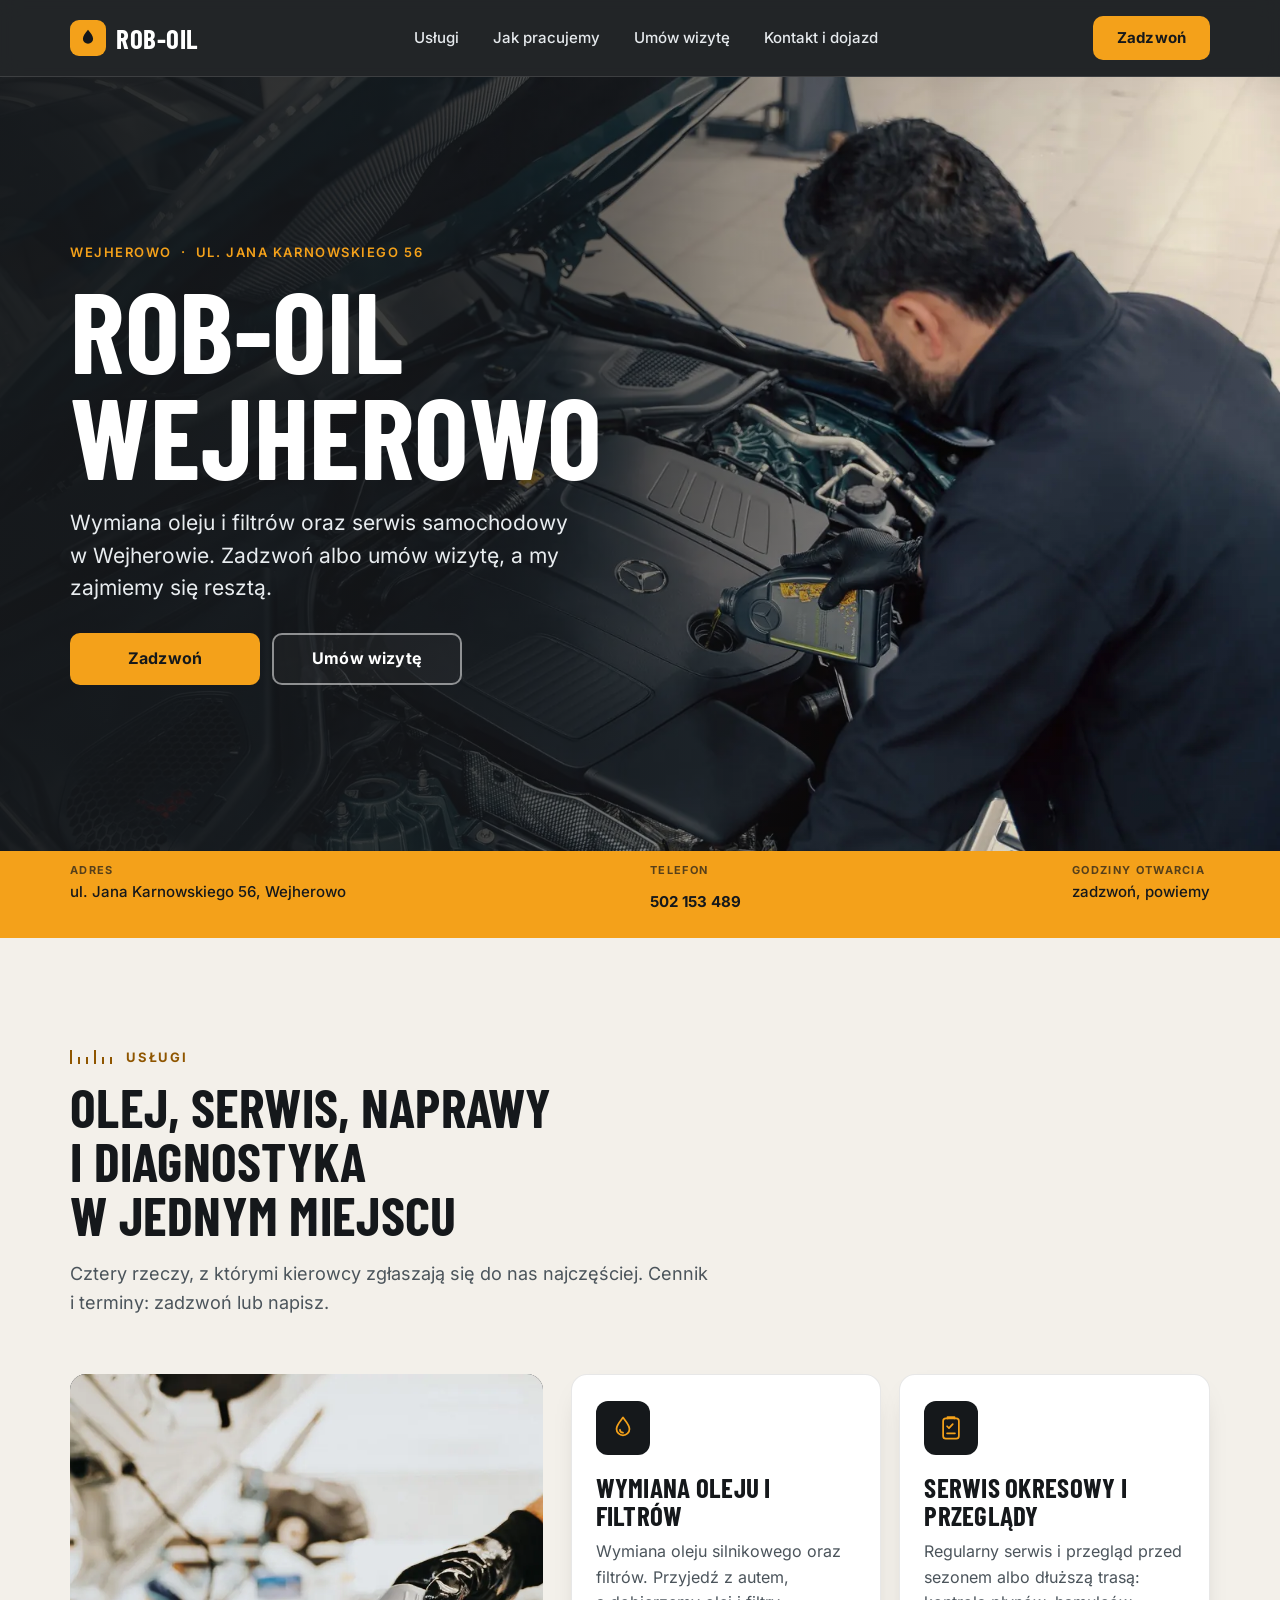
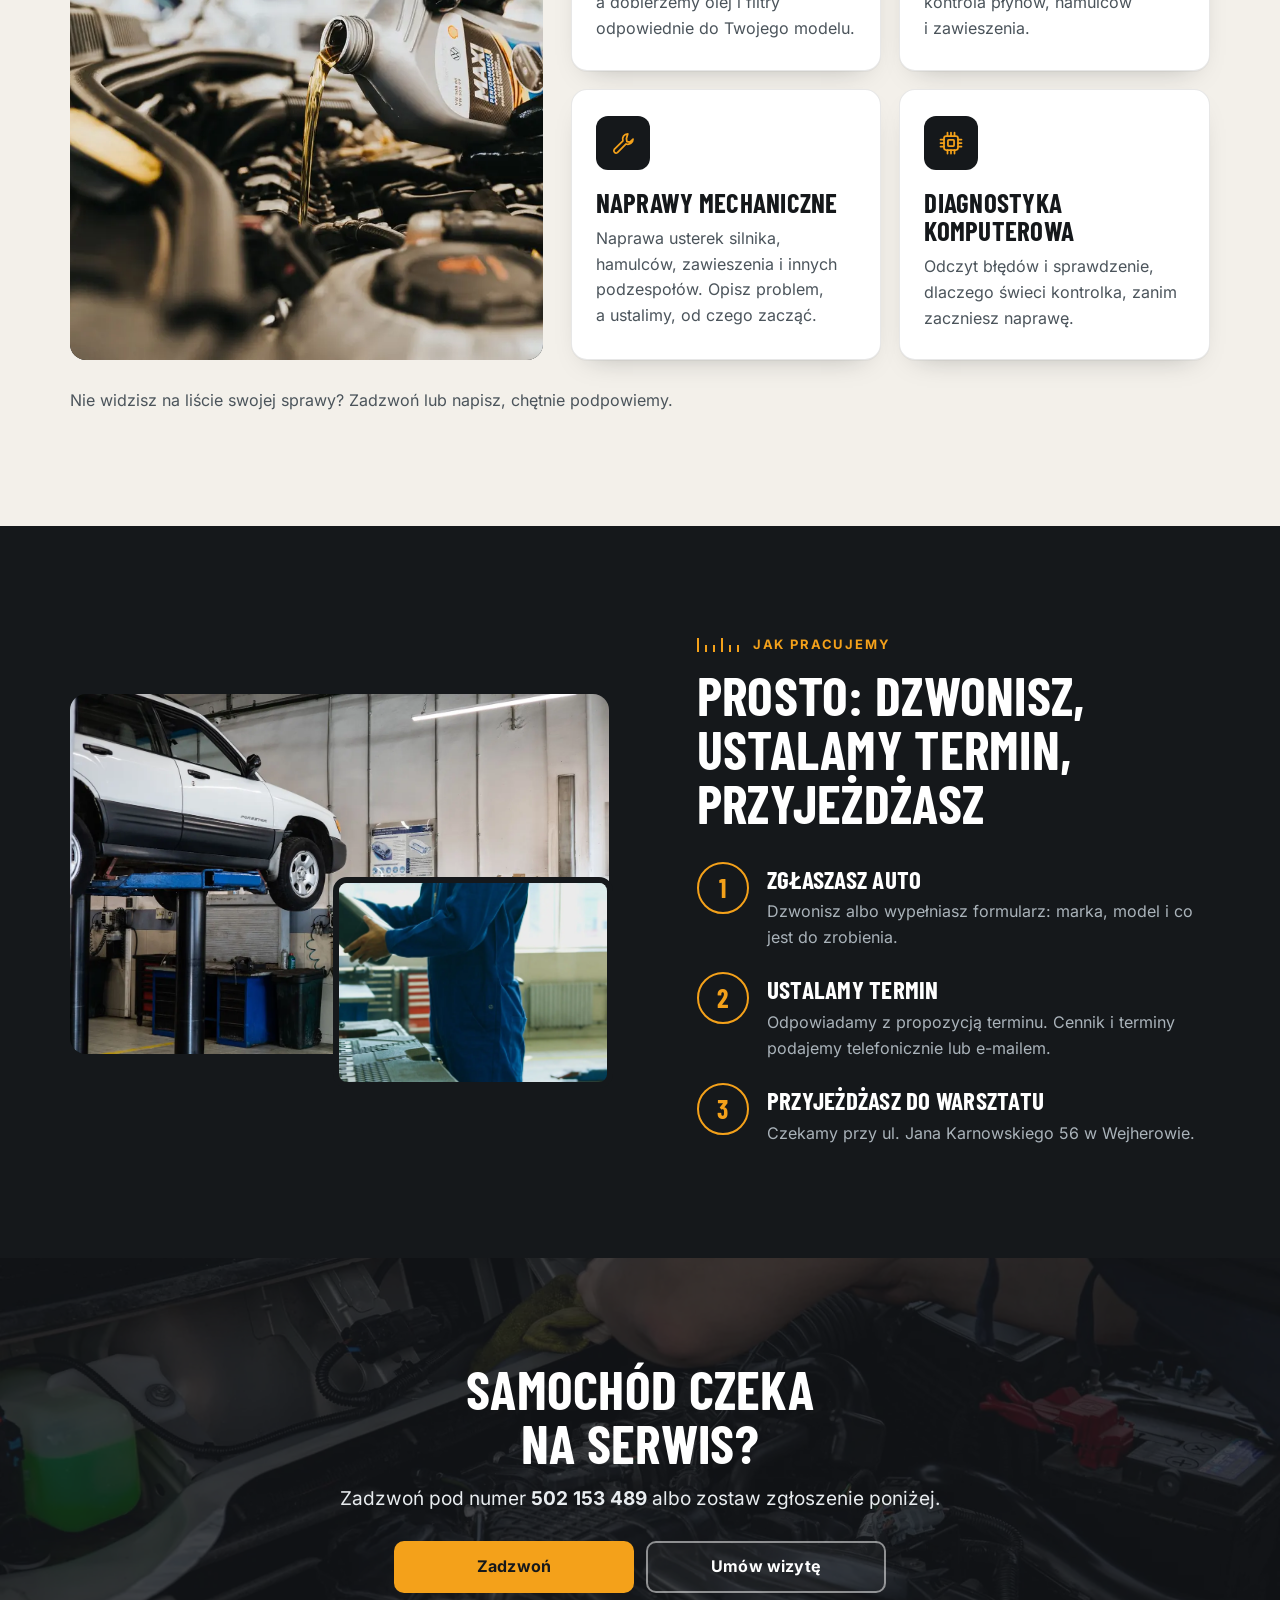
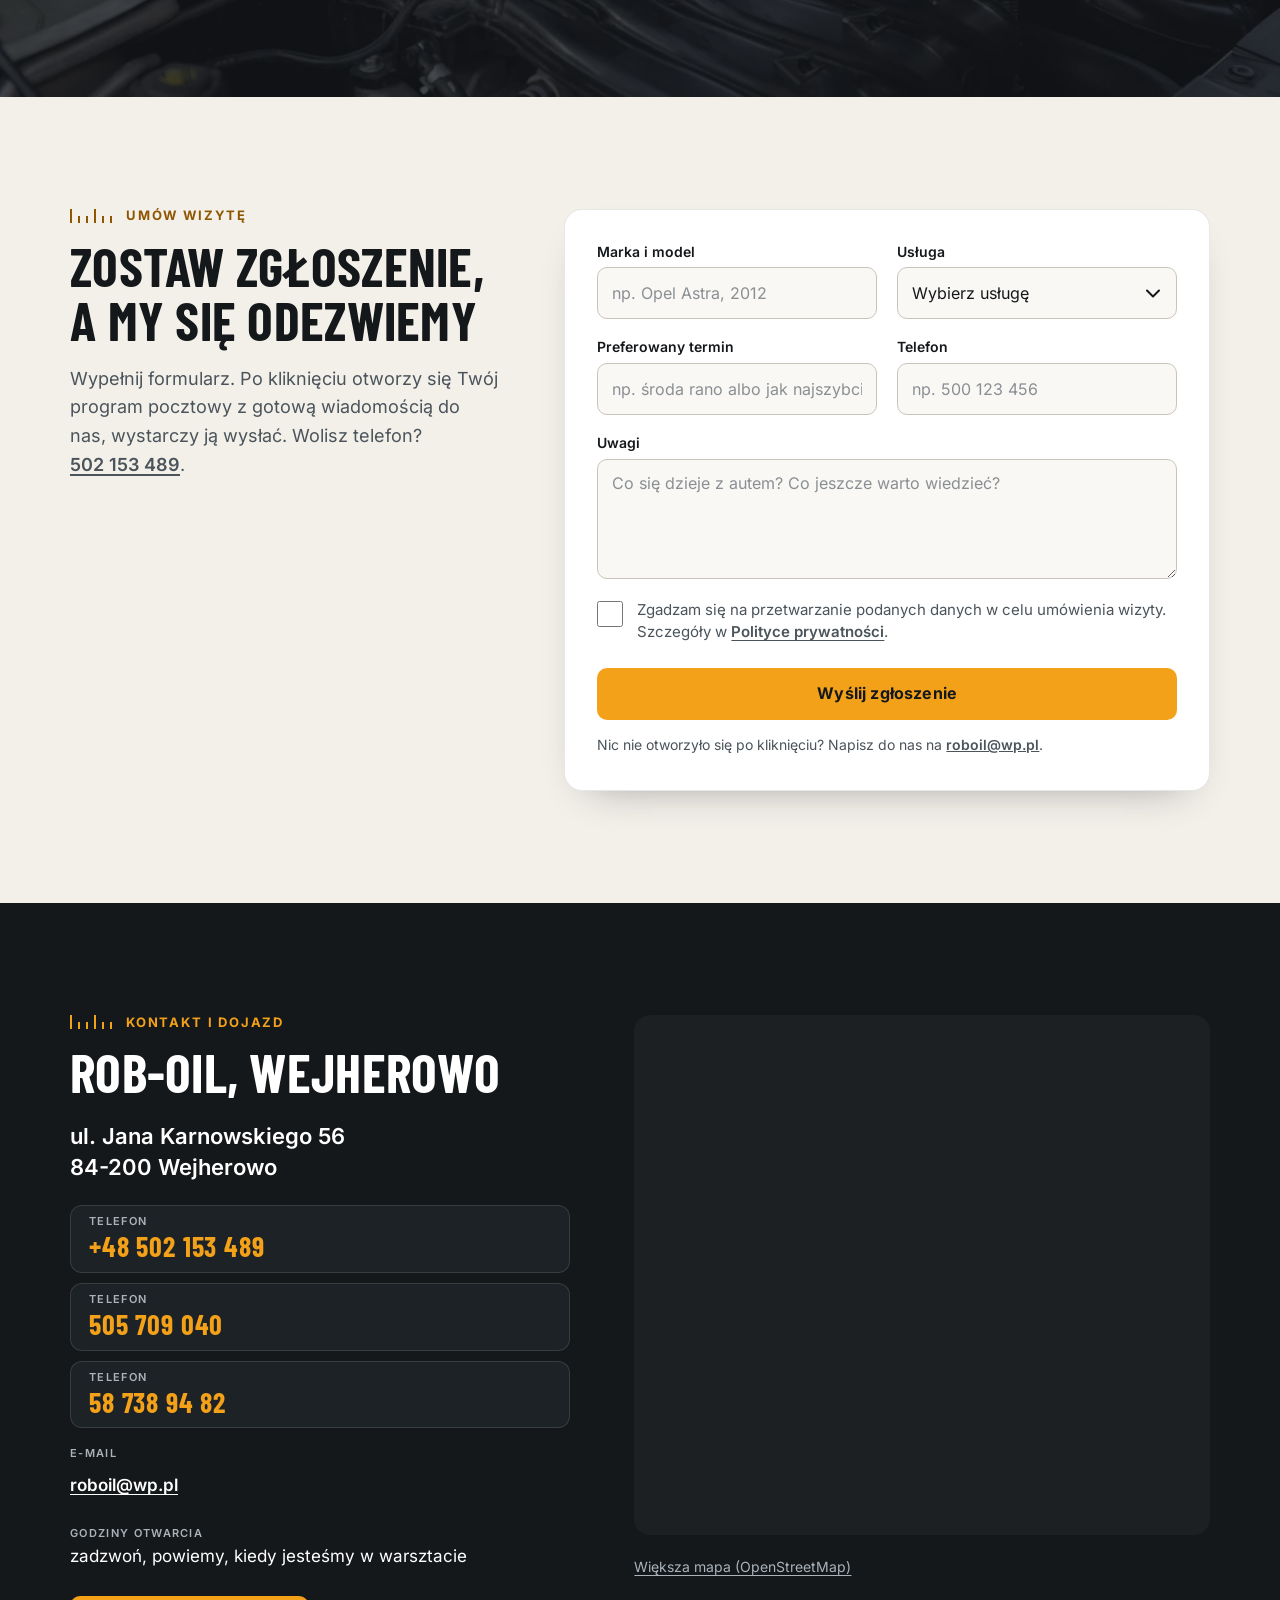
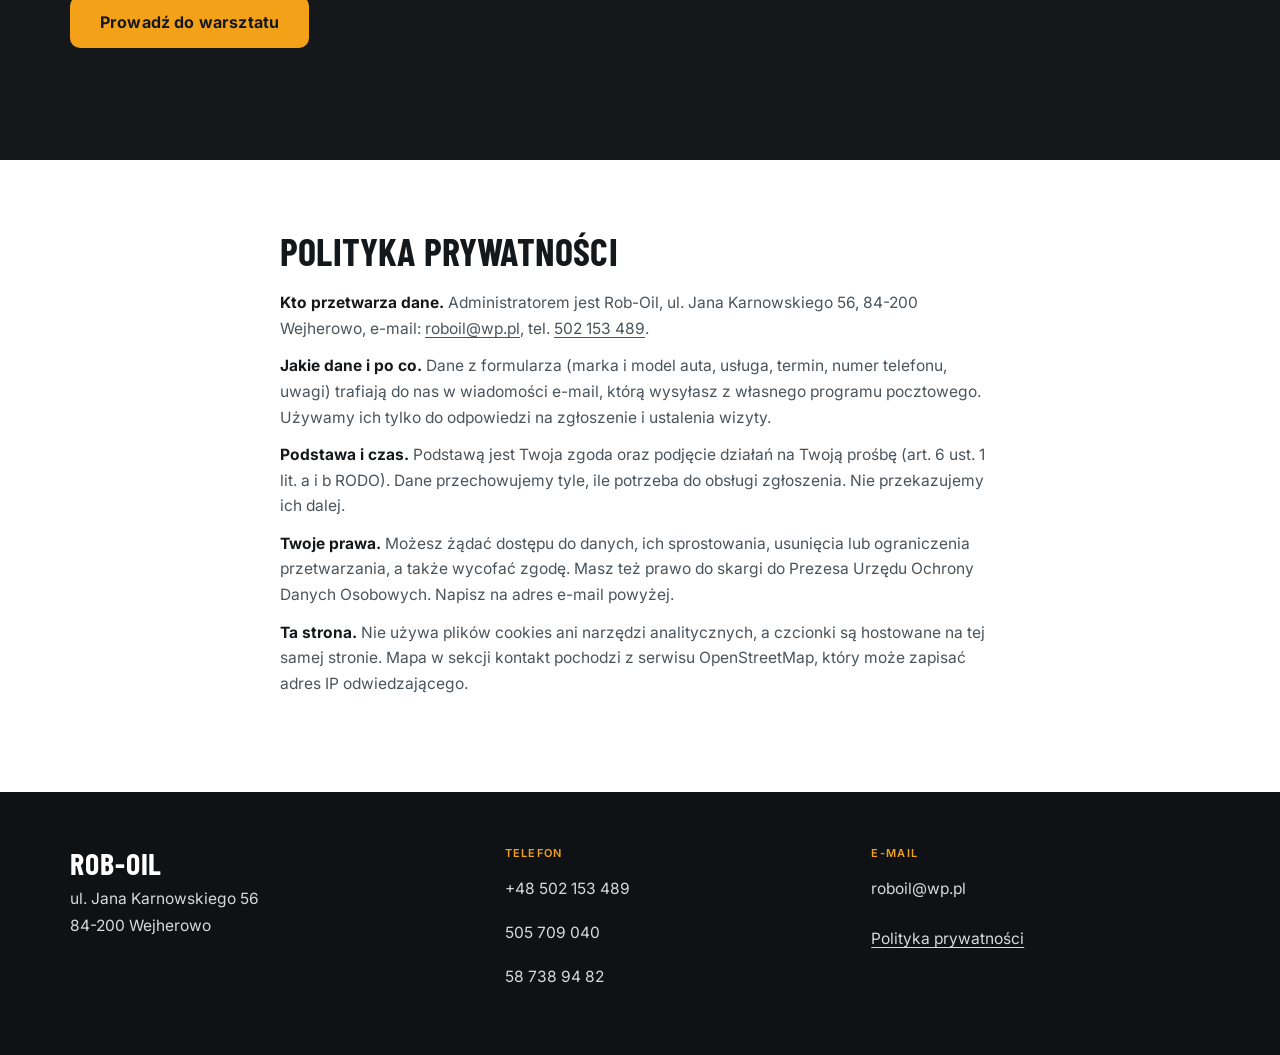
==== index.html @ 9b32a309 "Homepage Rob-Oil Wejherowo Co-Authored-By: Claude Opus 5.5 <noreply@anthropic.com>" ====
<!doctype html>
<html lang="pl">
<head>
<meta charset="utf-8">
<meta name="viewport" content="width=device-width, initial-scale=1">
<title>Rob-Oil Wejherowo: wymiana oleju i serwis samochodowy</title>
<meta name="description" content="Rob-Oil w Wejherowie: wymiana oleju i filtrów, serwis okresowy, naprawy mechaniczne i diagnostyka komputerowa. Mechanik Wejherowo, ul. Jana Karnowskiego 56. Zadzwoń: 502 153 489.">
<meta name="theme-color" content="#15181b">
<link rel="canonical" href="https://roboil.pl/">
<meta property="og:type" content="website">
<meta property="og:locale" content="pl_PL">
<meta property="og:site_name" content="Rob-Oil">
<meta property="og:title" content="Rob-Oil Wejherowo: wymiana oleju i serwis samochodowy">
<meta property="og:description" content="Wymiana oleju i filtrów, serwis okresowy, naprawy mechaniczne i diagnostyka komputerowa w Wejherowie. Zadzwoń lub umów wizytę online.">
<meta property="og:url" content="https://roboil.pl/">
<meta property="og:image" content="https://roboil.pl/img/og.jpg">
<meta property="og:image:width" content="1200">
<meta property="og:image:height" content="630">
<meta name="twitter:card" content="summary_large_image">
<link rel="icon" href="data:image/svg+xml,%3Csvg xmlns='http://www.w3.org/2000/svg' viewBox='0 0 32 32'%3E%3Crect width='32' height='32' rx='7' fill='%2315181b'/%3E%3Cpath d='M16 5c4 5.2 7 8.6 7 12.4A7 7 0 0 1 9 17.4C9 13.6 12 10.2 16 5z' fill='%23f4a11a'/%3E%3C/svg%3E">
<link rel="preload" href="fonts/inter-400-700-latin-ext.woff2" as="font" type="font/woff2" crossorigin>
<link rel="preload" href="fonts/barlow-condensed-700-latin-ext.woff2" as="font" type="font/woff2" crossorigin>
<link rel="stylesheet" href="styles.css">
<script type="application/ld+json">
{
  "@context": "https://schema.org",
  "@type": "AutoRepair",
  "name": "Rob-Oil",
  "url": "https://roboil.pl/",
  "image": "https://roboil.pl/img/og.jpg",
  "description": "Warsztat samochodowy w Wejherowie: wymiana oleju i filtrów, serwis okresowy i przeglądy, naprawy mechaniczne, diagnostyka komputerowa.",
  "email": "roboil@wp.pl",
  "telephone": ["+48502153489", "+48505709040", "+48587389482"],
  "address": {
    "@type": "PostalAddress",
    "streetAddress": "ul. Jana Karnowskiego 56",
    "postalCode": "84-200",
    "addressLocality": "Wejherowo",
    "addressCountry": "PL"
  },
  "geo": {
    "@type": "GeoCoordinates",
    "latitude": 54.6129744,
    "longitude": 18.22025
  },
  "areaServed": {
    "@type": "City",
    "name": "Wejherowo"
  }
}
</script>
</head>
<body>
<a class="skip" href="#tresc">Przejdź do treści</a>

<header class="top" id="gora">
  <div class="wrap top__in">
    <a class="logo" href="#gora" aria-label="Rob-Oil Wejherowo, na początek strony">
      <span class="logo__mark" aria-hidden="true"><svg viewBox="0 0 32 32" width="22" height="22"><path d="M16 4c4.2 5.4 7.4 9 7.4 13a7.4 7.4 0 0 1-14.8 0c0-4 3.2-7.6 7.4-13z" fill="currentColor"/></svg></span>
      <span class="logo__text">Rob-Oil</span>
    </a>
    <nav class="nav" aria-label="Menu główne">
      <a href="#uslugi">Usługi</a>
      <a href="#jak-pracujemy">Jak pracujemy</a>
      <a href="#umow-wizyte">Umów wizytę</a>
      <a href="#kontakt">Kontakt i dojazd</a>
    </nav>
    <a class="btn btn--accent btn--sm top__call" href="tel:+48502153489">Zadzwoń</a>
  </div>
</header>

<main id="tresc">

<section class="hero">
  <img class="hero__img" src="img/hero-serwis.webp" width="1600" height="1067" alt="Mechanik nalewa olej do silnika samochodu osobowego w warsztacie" fetchpriority="high">
  <div class="hero__shade" aria-hidden="true"></div>
  <div class="wrap hero__in">
    <p class="eyebrow">Wejherowo &nbsp;·&nbsp; ul.&nbsp;Jana&nbsp;Karnowskiego&nbsp;56</p>
    <h1>Rob-Oil Wejherowo</h1>
    <p class="hero__lead">Wymiana oleju i filtrów oraz serwis samochodowy w&nbsp;Wejherowie. Zadzwoń albo umów wizytę, a&nbsp;my zajmiemy się resztą.</p>
    <div class="hero__cta">
      <a class="btn btn--accent" href="tel:+48502153489">Zadzwoń</a>
      <a class="btn btn--ghost" href="#umow-wizyte">Umów wizytę</a>
    </div>
  </div>
</section>

<section class="strip" aria-label="Najważniejsze informacje">
  <ul class="wrap strip__in">
    <li><span class="strip__k">Adres</span> ul. Jana Karnowskiego 56, Wejherowo</li>
    <li><span class="strip__k">Telefon</span> <a href="tel:+48502153489">502 153 489</a></li>
    <li><span class="strip__k">Godziny otwarcia</span> zadzwoń, powiemy</li>
  </ul>
</section>

<section class="sec sec--paper" id="uslugi">
  <div class="wrap">
    <p class="kicker"><span class="ruler" aria-hidden="true"></span>Usługi</p>
    <h2>Olej, serwis, naprawy i&nbsp;diagnostyka w&nbsp;jednym miejscu</h2>
    <p class="sec__lead">Cztery rzeczy, z którymi kierowcy zgłaszają się do nas najczęściej. Cennik i&nbsp;terminy: zadzwoń lub napisz.</p>

    <div class="svc">
      <figure class="svc__photo">
        <img src="img/wymiana-oleju.webp" width="1400" height="933" loading="lazy" alt="Zbliżenie: olej silnikowy wlewany do silnika samochodu, w rękawicach roboczych">
      </figure>
      <div class="svc__grid">
        <article class="card">
          <span class="card__ico" aria-hidden="true"><svg viewBox="0 0 32 32" width="28" height="28" fill="none" stroke="currentColor" stroke-width="2" stroke-linecap="round" stroke-linejoin="round"><path d="M16 4c4.2 5.4 7.4 9 7.4 13a7.4 7.4 0 0 1-14.8 0c0-4 3.2-7.6 7.4-13z"/><path d="M12.5 18a3.6 3.6 0 0 0 3.5 3.4"/></svg></span>
          <h3>Wymiana oleju i filtrów</h3>
          <p>Wymiana oleju silnikowego oraz filtrów. Przyjedź z autem, a&nbsp;dobierzemy olej i&nbsp;filtry odpowiednie do Twojego modelu.</p>
        </article>
        <article class="card">
          <span class="card__ico" aria-hidden="true"><svg viewBox="0 0 32 32" width="28" height="28" fill="none" stroke="currentColor" stroke-width="2" stroke-linecap="round" stroke-linejoin="round"><rect x="7" y="5" width="18" height="23" rx="3"/><path d="M12 5V3.5h8V5"/><path d="M11.5 14l2.2 2.2 4.3-4.6"/><path d="M11.5 22h9"/></svg></span>
          <h3>Serwis okresowy i przeglądy</h3>
          <p>Regularny serwis i przegląd przed sezonem albo dłuższą trasą: kontrola płynów, hamulców i&nbsp;zawieszenia.</p>
        </article>
        <article class="card">
          <span class="card__ico" aria-hidden="true"><svg viewBox="0 0 32 32" width="28" height="28" fill="none" stroke="currentColor" stroke-width="2" stroke-linecap="round" stroke-linejoin="round"><path d="M21.5 5.5a6 6 0 0 0-5.6 8L6 23.4a2.6 2.6 0 0 0 3.6 3.6l9.9-9.9a6 6 0 0 0 8-5.6l-3.6 3.6-3.4-.6-.6-3.4z"/></svg></span>
          <h3>Naprawy mechaniczne</h3>
          <p>Naprawa usterek silnika, hamulców, zawieszenia i&nbsp;innych podzespołów. Opisz problem, a&nbsp;ustalimy, od czego zacząć.</p>
        </article>
        <article class="card">
          <span class="card__ico" aria-hidden="true"><svg viewBox="0 0 32 32" width="28" height="28" fill="none" stroke="currentColor" stroke-width="2" stroke-linecap="round" stroke-linejoin="round"><rect x="8" y="8" width="16" height="16" rx="2.5"/><rect x="12.5" y="12.5" width="7" height="7" rx="1"/><path d="M12 4v4M16 4v4M20 4v4M12 24v4M16 24v4M20 24v4M4 12h4M4 16h4M4 20h4M24 12h4M24 16h4M24 20h4"/></svg></span>
          <h3>Diagnostyka komputerowa</h3>
          <p>Odczyt błędów i&nbsp;sprawdzenie, dlaczego świeci kontrolka, zanim zaczniesz naprawę.</p>
        </article>
      </div>
    </div>
    <p class="note">Nie widzisz na liście swojej sprawy? Zadzwoń lub napisz, chętnie podpowiemy.</p>
  </div>
</section>

<section class="sec sec--dark" id="jak-pracujemy">
  <div class="wrap how">
    <div class="duo">
      <img class="duo__big" src="img/warsztat-podnosnik.webp" width="1400" height="933" loading="lazy" alt="Wnętrze warsztatu: samochód osobowy na podnośniku, wózki z narzędziami przy ścianie">
      <img class="duo__small" src="img/mechanik-olej.webp" width="1200" height="820" loading="lazy" alt="Mechanik w niebieskim kombinezonie z pojemnikiem oleju w warsztacie">
    </div>
    <div class="how__txt">
      <p class="kicker"><span class="ruler" aria-hidden="true"></span>Jak pracujemy</p>
      <h2>Prosto: dzwonisz, ustalamy termin, przyjeżdżasz</h2>
      <ol class="steps">
        <li><span class="steps__n" aria-hidden="true">1</span><div><h3>Zgłaszasz auto</h3><p>Dzwonisz albo wypełniasz formularz: marka, model i&nbsp;co jest do zrobienia.</p></div></li>
        <li><span class="steps__n" aria-hidden="true">2</span><div><h3>Ustalamy termin</h3><p>Odpowiadamy z propozycją terminu. Cennik i&nbsp;terminy podajemy telefonicznie lub e-mailem.</p></div></li>
        <li><span class="steps__n" aria-hidden="true">3</span><div><h3>Przyjeżdżasz do warsztatu</h3><p>Czekamy przy ul. Jana Karnowskiego 56 w&nbsp;Wejherowie.</p></div></li>
      </ol>
    </div>
  </div>
</section>

<section class="band">
  <img class="band__img" src="img/naprawy-silnik.webp" width="1600" height="1067" loading="lazy" alt="" aria-hidden="true">
  <div class="band__shade" aria-hidden="true"></div>
  <div class="wrap band__in">
    <h2>Samochód czeka na serwis?</h2>
    <p>Zadzwoń pod numer <strong>502&nbsp;153&nbsp;489</strong> albo zostaw zgłoszenie poniżej.</p>
    <div class="band__cta">
      <a class="btn btn--accent" href="tel:+48502153489">Zadzwoń</a>
      <a class="btn btn--ghost" href="#umow-wizyte">Umów wizytę</a>
    </div>
  </div>
</section>

<section class="sec sec--paper" id="umow-wizyte">
  <div class="wrap book">
    <div class="book__intro">
      <p class="kicker"><span class="ruler" aria-hidden="true"></span>Umów wizytę</p>
      <h2>Zostaw zgłoszenie, a&nbsp;my się odezwiemy</h2>
      <p class="sec__lead">Wypełnij formularz. Po kliknięciu otworzy się Twój program pocztowy z&nbsp;gotową wiadomością do nas, wystarczy ją wysłać. Wolisz telefon? <a href="tel:+48502153489">502&nbsp;153&nbsp;489</a>.</p>
    </div>
    <form class="form" id="forma" action="mailto:roboil@wp.pl" method="post" enctype="text/plain" novalidate>
      <div class="field">
        <label for="f-auto">Marka i model</label>
        <input id="f-auto" name="auto" type="text" required autocomplete="off" placeholder="np. Opel Astra, 2012" maxlength="80">
      </div>
      <div class="field">
        <label for="f-usluga">Usługa</label>
        <select id="f-usluga" name="usluga" required>
          <option value="">Wybierz usługę</option>
          <option>Wymiana oleju i filtrów</option>
          <option>Serwis okresowy i przeglądy</option>
          <option>Naprawy mechaniczne</option>
          <option>Diagnostyka komputerowa</option>
          <option>Inna sprawa</option>
        </select>
      </div>
      <div class="field">
        <label for="f-termin">Preferowany termin</label>
        <input id="f-termin" name="termin" type="text" autocomplete="off" placeholder="np. środa rano albo jak najszybciej" maxlength="80">
      </div>
      <div class="field">
        <label for="f-tel">Telefon</label>
        <input id="f-tel" name="telefon" type="tel" required autocomplete="tel" inputmode="tel" placeholder="np. 500 123 456" maxlength="30">
      </div>
      <div class="field field--full">
        <label for="f-uwagi">Uwagi</label>
        <textarea id="f-uwagi" name="uwagi" rows="4" placeholder="Co się dzieje z autem? Co jeszcze warto wiedzieć?" maxlength="1000"></textarea>
      </div>
      <div class="field field--full">
        <label class="check" for="f-zgoda">
          <input id="f-zgoda" name="zgoda" type="checkbox" required>
          <span>Zgadzam się na przetwarzanie podanych danych w celu umówienia wizyty. Szczegóły w&nbsp;<a href="#polityka-prywatnosci">Polityce prywatności</a>.</span>
        </label>
      </div>
      <div class="field field--full form__foot">
        <button class="btn btn--accent btn--block" type="submit">Wyślij zgłoszenie</button>
        <p class="form__hint" id="forma-info" role="status">Nic nie otworzyło się po kliknięciu? Napisz do nas na <a href="mailto:roboil@wp.pl">roboil@wp.pl</a>.</p>
      </div>
    </form>
  </div>
</section>

<section class="sec sec--dark" id="kontakt">
  <div class="wrap contact">
    <div class="contact__info">
      <p class="kicker"><span class="ruler" aria-hidden="true"></span>Kontakt i dojazd</p>
      <h2>Rob-Oil, Wejherowo</h2>
      <address class="addr">
        ul. Jana Karnowskiego 56<br>
        84-200 Wejherowo
      </address>
      <ul class="phones">
        <li><a href="tel:+48502153489"><span>Telefon</span><strong>+48 502 153 489</strong></a></li>
        <li><a href="tel:+48505709040"><span>Telefon</span><strong>505 709 040</strong></a></li>
        <li><a href="tel:+48587389482"><span>Telefon</span><strong>58 738 94 82</strong></a></li>
      </ul>
      <p class="mail"><span>E-mail</span> <a href="mailto:roboil@wp.pl">roboil@wp.pl</a></p>
      <p class="hours"><span>Godziny otwarcia</span> zadzwoń, powiemy, kiedy jesteśmy w warsztacie</p>
      <a class="btn btn--accent" href="https://www.google.com/maps/dir/?api=1&amp;destination=54.6129744,18.22025" target="_blank" rel="noopener">Prowadź do warsztatu</a>
    </div>
    <div class="contact__map">
      <iframe title="Mapa: Rob-Oil, ul. Jana Karnowskiego 56, Wejherowo" loading="lazy" referrerpolicy="no-referrer"
        src="https://www.openstreetmap.org/export/embed.html?bbox=18.2125%2C54.6085%2C18.2280%2C54.6175&amp;layer=mapnik&amp;marker=54.6129744%2C18.22025"></iframe>
      <a class="map__link" href="https://www.openstreetmap.org/?mlat=54.6129744&amp;mlon=18.22025#map=17/54.6129744/18.22025" target="_blank" rel="noopener">Większa mapa (OpenStreetMap)</a>
    </div>
  </div>
</section>

<section class="sec sec--paper sec--small" id="polityka-prywatnosci">
  <div class="wrap legal">
    <h2>Polityka prywatności</h2>
    <p><strong>Kto przetwarza dane.</strong> Administratorem jest Rob-Oil, ul. Jana Karnowskiego 56, 84-200 Wejherowo, e-mail: <a href="mailto:roboil@wp.pl">roboil@wp.pl</a>, tel. <a href="tel:+48502153489">502 153 489</a>.</p>
    <p><strong>Jakie dane i po co.</strong> Dane z formularza (marka i model auta, usługa, termin, numer telefonu, uwagi) trafiają do nas w wiadomości e-mail, którą wysyłasz z własnego programu pocztowego. Używamy ich tylko do odpowiedzi na zgłoszenie i ustalenia wizyty.</p>
    <p><strong>Podstawa i czas.</strong> Podstawą jest Twoja zgoda oraz podjęcie działań na Twoją prośbę (art. 6 ust. 1 lit. a i b RODO). Dane przechowujemy tyle, ile potrzeba do obsługi zgłoszenia. Nie przekazujemy ich dalej.</p>
    <p><strong>Twoje prawa.</strong> Możesz żądać dostępu do danych, ich sprostowania, usunięcia lub ograniczenia przetwarzania, a także wycofać zgodę. Masz też prawo do skargi do Prezesa Urzędu Ochrony Danych Osobowych. Napisz na adres e-mail powyżej.</p>
    <p><strong>Ta strona.</strong> Nie używa plików cookies ani narzędzi analitycznych, a czcionki są hostowane na tej samej stronie. Mapa w sekcji kontakt pochodzi z serwisu OpenStreetMap, który może zapisać adres IP odwiedzającego.</p>
  </div>
</section>

</main>

<footer class="foot">
  <div class="wrap foot__in">
    <div>
      <p class="foot__name">Rob-Oil</p>
      <p>ul. Jana Karnowskiego 56<br>84-200 Wejherowo</p>
    </div>
    <div>
      <p class="foot__h">Telefon</p>
      <p><a href="tel:+48502153489">+48 502 153 489</a><a href="tel:+48505709040">505 709 040</a><a href="tel:+48587389482">58 738 94 82</a></p>
    </div>
    <div>
      <p class="foot__h">E-mail</p>
      <p><a href="mailto:roboil@wp.pl">roboil@wp.pl</a></p>
      <p class="foot__link"><a href="#polityka-prywatnosci">Polityka prywatności</a></p>
    </div>
  </div>
</footer>

<nav class="dock" aria-label="Szybki kontakt">
  <a class="btn btn--accent" href="tel:+48502153489">Zadzwoń</a>
  <a class="btn btn--dark" href="#umow-wizyte">Umów wizytę</a>
</nav>

<script src="script.js"></script>
</body>
</html>
---- styles.css ----
/* latin-ext */
@font-face {
  font-family: 'Barlow Condensed';
  font-style: normal;
  font-weight: 600;
  font-display: swap;
  src: url(fonts/barlow-condensed-600-latin-ext.woff2) format('woff2');
  unicode-range: U+0100-02BA, U+02BD-02C5, U+02C7-02CC, U+02CE-02D7, U+02DD-02FF, U+0304, U+0308, U+0329, U+1D00-1DBF, U+1E00-1E9F, U+1EF2-1EFF, U+2020, U+20A0-20AB, U+20AD-20C4, U+2113, U+2C60-2C7F, U+A720-A7FF;
}
/* latin */
@font-face {
  font-family: 'Barlow Condensed';
  font-style: normal;
  font-weight: 600;
  font-display: swap;
  src: url(fonts/barlow-condensed-600-latin.woff2) format('woff2');
  unicode-range: U+0000-00FF, U+0131, U+0152-0153, U+02BB-02BC, U+02C6, U+02DA, U+02DC, U+0304, U+0308, U+0329, U+2000-206F, U+20AC, U+2122, U+2191, U+2193, U+2212, U+2215, U+FEFF, U+FFFD;
}
/* latin-ext */
@font-face {
  font-family: 'Barlow Condensed';
  font-style: normal;
  font-weight: 700;
  font-display: swap;
  src: url(fonts/barlow-condensed-700-latin-ext.woff2) format('woff2');
  unicode-range: U+0100-02BA, U+02BD-02C5, U+02C7-02CC, U+02CE-02D7, U+02DD-02FF, U+0304, U+0308, U+0329, U+1D00-1DBF, U+1E00-1E9F, U+1EF2-1EFF, U+2020, U+20A0-20AB, U+20AD-20C4, U+2113, U+2C60-2C7F, U+A720-A7FF;
}
/* latin */
@font-face {
  font-family: 'Barlow Condensed';
  font-style: normal;
  font-weight: 700;
  font-display: swap;
  src: url(fonts/barlow-condensed-700-latin.woff2) format('woff2');
  unicode-range: U+0000-00FF, U+0131, U+0152-0153, U+02BB-02BC, U+02C6, U+02DA, U+02DC, U+0304, U+0308, U+0329, U+2000-206F, U+20AC, U+2122, U+2191, U+2193, U+2212, U+2215, U+FEFF, U+FFFD;
}
/* latin-ext */
@font-face {
  font-family: 'Inter';
  font-style: normal;
  font-weight: 400 700;
  font-display: swap;
  src: url(fonts/inter-400-700-latin-ext.woff2) format('woff2');
  unicode-range: U+0100-02BA, U+02BD-02C5, U+02C7-02CC, U+02CE-02D7, U+02DD-02FF, U+0304, U+0308, U+0329, U+1D00-1DBF, U+1E00-1E9F, U+1EF2-1EFF, U+2020, U+20A0-20AB, U+20AD-20C4, U+2113, U+2C60-2C7F, U+A720-A7FF;
}
/* latin */
@font-face {
  font-family: 'Inter';
  font-style: normal;
  font-weight: 400 700;
  font-display: swap;
  src: url(fonts/inter-400-700-latin.woff2) format('woff2');
  unicode-range: U+0000-00FF, U+0131, U+0152-0153, U+02BB-02BC, U+02C6, U+02DA, U+02DC, U+0304, U+0308, U+0329, U+2000-206F, U+20AC, U+2122, U+2191, U+2193, U+2212, U+2215, U+FEFF, U+FFFD;
}
:root {
  --graphite: #15181b;
  --graphite-2: #1d2226;
  --graphite-3: #272e33;
  --line: rgba(255,255,255,.12);
  --paper: #f3f0ea;
  --paper-2: #fff;
  --ink: #15181b;
  --ink-soft: #4b545b;
  --muted-light: #aab3ba;
  --amber: #f4a11a;
  --amber-hi: #ffb534;
  --amber-ink: #8f5600;
  --font-head: 'Barlow Condensed', 'Arial Narrow', sans-serif;
  --font-body: 'Inter', system-ui, -apple-system, 'Segoe UI', Roboto, sans-serif;
  --gutter: 20px;
}
@media (max-width: 359px) { :root { --gutter: 16px; } }

*, *::before, *::after { box-sizing: border-box; }
html { scroll-behavior: smooth; -webkit-text-size-adjust: 100%; }
body {
  margin: 0; font: 400 17px/1.6 var(--font-body); color: var(--ink); background: var(--paper);
  -webkit-font-smoothing: antialiased; overflow-x: hidden;
}
img { display: block; max-width: 100%; height: auto; }
a { color: inherit; }
h1, h2, h3, p, ul, ol, figure, address { margin: 0; }
ul, ol { padding: 0; list-style: none; }
address { font-style: normal; }

.wrap { width: 100%; max-width: 1180px; margin-inline: auto; padding-inline: var(--gutter); }
.skip { position: absolute; left: -999px; top: 8px; z-index: 100; background: var(--amber); color: var(--graphite); padding: 12px 16px; border-radius: 8px; font-weight: 700; }
.skip:focus { left: 8px; }
:focus-visible { outline: 3px solid var(--amber); outline-offset: 3px; }
section[id], footer[id] { scroll-margin-top: 72px; }

/* buttons */
.btn {
  display: inline-flex; align-items: center; justify-content: center; text-align: center;
  min-height: 52px; padding: 0 28px; border-radius: 10px; border: 2px solid transparent;
  font: 700 16px/1.1 var(--font-body); letter-spacing: .01em; text-decoration: none; cursor: pointer;
  transition: transform .15s ease, background-color .15s ease, color .15s ease, border-color .15s ease;
}
.btn--accent { background: var(--amber); color: var(--graphite); }
.btn--accent:hover { background: var(--amber-hi); transform: translateY(-1px); }
.btn--ghost { color: #fff; border-color: rgba(255,255,255,.5); background: rgba(255,255,255,.04); }
.btn--ghost:hover { background: #fff; color: var(--graphite); border-color: #fff; }
.btn--dark { background: var(--graphite); color: #fff; }
.btn--sm { min-height: 44px; padding: 0 22px; font-size: 15px; }
.btn--block { width: 100%; }

/* header */
.top { position: sticky; top: 0; z-index: 50; background: rgba(21,24,27,.94); -webkit-backdrop-filter: blur(10px); backdrop-filter: blur(10px); color: #fff; border-bottom: 1px solid var(--line); }
.top__in { display: flex; align-items: center; justify-content: space-between; gap: 16px; min-height: 66px; }
.logo { display: inline-flex; align-items: center; gap: 10px; min-height: 44px; text-decoration: none; }
.logo__mark { display: grid; place-items: center; width: 36px; height: 36px; border-radius: 9px; background: var(--amber); color: var(--graphite); }
.logo__text { font: 700 27px/1 var(--font-head); letter-spacing: .02em; text-transform: uppercase; }
.nav { display: none; }

/* hero */
.hero { position: relative; isolation: isolate; display: flex; align-items: flex-end; min-height: min(84svh, 720px); background: var(--graphite); color: #fff; overflow: hidden; }
.hero__img { position: absolute; inset: 0; width: 100%; height: 100%; object-fit: cover; object-position: 72% 50%; z-index: -2; }
.hero__shade { position: absolute; inset: 0; z-index: -1; background: linear-gradient(180deg, rgba(21,24,27,.35) 0%, rgba(21,24,27,.55) 38%, rgba(21,24,27,.92) 100%); }
.hero__in { padding-block: 72px 44px; }
.eyebrow { font: 600 13px/1.4 var(--font-body); letter-spacing: .12em; text-transform: uppercase; color: var(--amber); margin-bottom: 14px; }
.hero h1 { font: 700 clamp(52px, 15vw, 104px)/.92 var(--font-head); letter-spacing: .005em; text-transform: uppercase; max-width: 12ch; text-wrap: balance; }
.hero__lead { margin-top: 20px; max-width: 34em; font-size: 18px; line-height: 1.55; color: #e8ecef; }
.hero__cta { display: flex; flex-wrap: wrap; gap: 12px; margin-top: 28px; }
.hero__cta .btn { flex: 1 1 160px; }

/* strip */
.strip { background: var(--amber); color: var(--graphite); }
.strip__in { display: grid; gap: 2px; padding-block: 14px; font-size: 15px; font-weight: 500; }
.strip__in li { display: flex; flex-wrap: wrap; gap: 4px 10px; align-items: center; padding: 0; }
.strip__k { font: 700 11px/1 var(--font-body); letter-spacing: .12em; text-transform: uppercase; opacity: .7; min-width: 118px; }
.strip a { font-weight: 700; text-decoration: none; display: inline-flex; align-items: center; min-height: 44px; }

/* sections */
.sec { padding-block: 72px; }
.sec--paper { background: var(--paper); }
.sec--dark { background: var(--graphite); color: #fff; }
.sec--small { padding-block: 56px 72px; background: var(--paper-2); }
.kicker { display: flex; align-items: center; gap: 12px; font: 700 13px/1 var(--font-body); letter-spacing: .14em; text-transform: uppercase; color: var(--amber-ink); margin-bottom: 16px; }
.sec--dark .kicker { color: var(--amber); }
.ruler { display: inline-block; width: 44px; height: 14px; background:
  repeating-linear-gradient(90deg, currentColor 0 2px, transparent 2px 8px) bottom/100% 7px no-repeat,
  repeating-linear-gradient(90deg, currentColor 0 2px, transparent 2px 24px) bottom/100% 14px no-repeat; }
h2 { font: 700 clamp(34px, 8.6vw, 54px)/1 var(--font-head); letter-spacing: .005em; text-transform: uppercase; text-wrap: balance; max-width: 24ch; }
.sec__lead { margin-top: 18px; max-width: 38em; font-size: 18px; color: var(--ink-soft); }
.sec--dark .sec__lead { color: var(--muted-light); }
.sec__lead a { font-weight: 600; text-decoration-thickness: 2px; text-underline-offset: 3px; }

/* services */
.svc { display: grid; gap: 28px; margin-top: 40px; }
.svc__photo { border-radius: 16px; overflow: hidden; background: var(--graphite-2); aspect-ratio: 16/10; }
.svc__photo img { width: 100%; height: 100%; object-fit: cover; object-position: 50% 60%; }
.svc__grid { display: grid; gap: 14px; }
.card { background: var(--paper-2); border: 1px solid rgba(21,24,27,.1); border-radius: 16px; padding: 26px 24px 28px; box-shadow: 0 1px 0 rgba(21,24,27,.04), 0 12px 28px -18px rgba(21,24,27,.35); }
.card__ico { display: grid; place-items: center; width: 54px; height: 54px; border-radius: 12px; background: var(--graphite); color: var(--amber); margin-bottom: 18px; }
.card h3 { font: 700 27px/1.05 var(--font-head); letter-spacing: .01em; text-transform: uppercase; margin-bottom: 10px; }
.card p { color: var(--ink-soft); font-size: 16px; line-height: 1.6; }
.note { margin-top: 28px; font-size: 16px; color: var(--ink-soft); }

/* how */
.how { display: grid; gap: 56px; align-items: center; }
.duo { position: relative; margin-bottom: 36px; }
.duo__big { width: 100%; aspect-ratio: 3/2; object-fit: cover; border-radius: 16px; }
.duo__small { position: absolute; right: -4px; bottom: -34px; width: 52%; aspect-ratio: 4/3; object-fit: cover; border-radius: 14px; border: 6px solid var(--graphite); }
.how__txt h2 { max-width: 20ch; }
.steps { margin-top: 32px; display: grid; gap: 22px; }
.steps li { display: grid; grid-template-columns: 52px 1fr; gap: 18px; align-items: start; }
.steps__n { display: grid; place-items: center; width: 52px; height: 52px; border-radius: 50%; border: 2px solid var(--amber); color: var(--amber); font: 700 26px/1 var(--font-head); }
.steps h3 { font: 700 25px/1.1 var(--font-head); letter-spacing: .01em; text-transform: uppercase; margin: 4px 0 6px; }
.steps p { color: var(--muted-light); font-size: 16px; }

/* band */
.band { position: relative; isolation: isolate; background: var(--graphite); color: #fff; overflow: hidden; text-align: center; }
.band__img { position: absolute; inset: 0; width: 100%; height: 100%; object-fit: cover; z-index: -2; }
.band__shade { position: absolute; inset: 0; z-index: -1; background: rgba(21,24,27,.78); }
.band__in { padding-block: 72px; display: grid; justify-items: center; gap: 14px; }
.band h2 { max-width: 16ch; }
.band p { font-size: 19px; color: #e8ecef; }
.band__cta { display: flex; flex-wrap: wrap; justify-content: center; gap: 12px; margin-top: 12px; width: 100%; }
.band__cta .btn { flex: 1 1 160px; max-width: 240px; }

/* form */
.book { display: grid; gap: 36px; }
.form { display: grid; gap: 18px; background: var(--paper-2); border: 1px solid rgba(21,24,27,.1); border-radius: 18px; padding: 26px 22px 28px; box-shadow: 0 18px 40px -26px rgba(21,24,27,.45); }
.field { display: grid; gap: 7px; min-width: 0; }
.field label:not(.check) { font: 600 14px/1.2 var(--font-body); color: var(--ink); }
.field input[type=text], .field input[type=tel], .field select, .field textarea {
  width: 100%; min-height: 52px; padding: 12px 14px; font: 400 16px/1.4 var(--font-body); color: var(--ink);
  background: #faf8f4; border: 1.5px solid #c9c4ba; border-radius: 10px; appearance: none; -webkit-appearance: none;
  transition: border-color .15s ease, box-shadow .15s ease;
}
.field select { background-image: url("data:image/svg+xml,%3Csvg xmlns='http://www.w3.org/2000/svg' width='14' height='9' viewBox='0 0 14 9'%3E%3Cpath d='M1 1.5l6 6 6-6' fill='none' stroke='%2315181b' stroke-width='2' stroke-linecap='round' stroke-linejoin='round'/%3E%3C/svg%3E"); background-repeat: no-repeat; background-position: right 16px center; padding-right: 42px; }
.field textarea { resize: vertical; min-height: 120px; }
.field input:focus, .field select:focus, .field textarea:focus { outline: none; border-color: var(--graphite); box-shadow: 0 0 0 4px rgba(244,161,26,.45); }
.field input::placeholder, .field textarea::placeholder { color: #8a8f94; }
.field input:user-invalid, .field select:user-invalid { border-color: #b3261e; }
.check { display: grid; grid-template-columns: 28px 1fr; gap: 12px; align-items: start; min-height: 44px; font-size: 15px; line-height: 1.5; color: var(--ink-soft); cursor: pointer; }
.check input { width: 26px; height: 26px; margin: 2px 0 0; accent-color: var(--amber-ink); }
.check a { font-weight: 600; text-underline-offset: 3px; }
.form__foot { gap: 14px; margin-top: 4px; }
.form__hint { font-size: 14px; color: var(--ink-soft); }
.form__hint a { font-weight: 600; }

/* contact */
.contact { display: grid; gap: 40px; }
.addr { margin-top: 22px; font-size: 22px; line-height: 1.4; font-weight: 600; }
.phones { margin-top: 22px; display: grid; gap: 10px; }
.phones a { display: flex; flex-direction: column; justify-content: center; min-height: 64px; padding: 10px 18px; border-radius: 12px; border: 1px solid var(--line); background: var(--graphite-2); text-decoration: none; transition: border-color .15s ease, background-color .15s ease; }
.phones a:hover { border-color: var(--amber); background: var(--graphite-3); }
.phones span { font: 600 11px/1 var(--font-body); letter-spacing: .12em; text-transform: uppercase; color: var(--muted-light); margin-bottom: 4px; }
.phones strong { font: 700 28px/1.1 var(--font-head); letter-spacing: .03em; color: var(--amber); }
.mail, .hours { margin-top: 18px; font-size: 17px; display: flex; flex-direction: column; gap: 2px; }
.mail span, .hours span { font: 600 11px/1.4 var(--font-body); letter-spacing: .12em; text-transform: uppercase; color: var(--muted-light); }
.mail a { font-weight: 600; text-underline-offset: 3px; display: inline-flex; align-items: center; min-height: 44px; }
.contact__info .btn { margin-top: 26px; width: 100%; }
.contact__map { display: grid; gap: 10px; align-content: start; }
.contact__map iframe { width: 100%; height: 360px; border: 0; border-radius: 16px; background: var(--graphite-2); filter: grayscale(.25) contrast(1.02); }
.map__link { display: inline-flex; align-items: center; min-height: 44px; font-size: 14px; color: var(--muted-light); text-underline-offset: 3px; }

/* legal */
.legal { max-width: 760px; }
.legal h2 { max-width: none; font-size: clamp(28px, 7vw, 38px); margin-bottom: 20px; }
.legal p { margin-top: 12px; font-size: 15.5px; line-height: 1.65; color: var(--ink-soft); }
.legal strong { color: var(--ink); }
.legal a { text-underline-offset: 3px; }

/* footer */
.foot { background: #0f1214; color: #d5dade; padding-block: 48px 112px; font-size: 15.5px; line-height: 1.7; }
.foot__in { display: grid; gap: 28px; }
.foot__name { font: 700 30px/1 var(--font-head); letter-spacing: .03em; text-transform: uppercase; color: #fff; margin-bottom: 8px; }
.foot__h { font: 600 11px/1 var(--font-body); letter-spacing: .12em; text-transform: uppercase; color: var(--amber); margin-bottom: 8px; }
.foot a { text-decoration: none; display: flex; width: fit-content; align-items: center; min-height: 44px; }
.foot a:hover { color: var(--amber); }
.foot__link { margin-top: 6px; }
.foot__link a { text-decoration: underline; text-underline-offset: 3px; }

/* dock (mobile) */
.dock { position: fixed; left: 0; right: 0; bottom: 0; z-index: 60; display: grid; grid-template-columns: 1fr 1fr; gap: 10px; padding: 10px var(--gutter) calc(10px + env(safe-area-inset-bottom)); background: rgba(21,24,27,.96); border-top: 1px solid var(--line); -webkit-backdrop-filter: blur(10px); backdrop-filter: blur(10px); }
.dock .btn { min-height: 48px; padding: 0 12px; }
.dock .btn--dark { background: transparent; border-color: rgba(255,255,255,.4); }

@media (min-width: 640px) {
  .strip__in { grid-template-columns: repeat(3, auto); justify-content: space-between; gap: 24px; }
  .strip__in li { flex-direction: column; align-items: flex-start; gap: 4px; }
  .svc__grid { grid-template-columns: 1fr 1fr; }
  .form { grid-template-columns: 1fr 1fr; padding: 34px 32px; gap: 20px; }
  .field--full { grid-column: 1 / -1; }
  .hero__cta .btn { flex: 0 0 auto; min-width: 190px; }
  .contact__info .btn { width: auto; }
  .foot__in { grid-template-columns: 1.2fr 1fr 1fr; }
}

@media (min-width: 960px) {
  body { font-size: 18px; }
  .nav { display: flex; gap: 6px; }
  .nav a { display: inline-flex; align-items: center; min-height: 44px; padding: 0 14px; border-radius: 8px; color: #e6eaed; text-decoration: none; font-weight: 500; font-size: 15px; transition: color .15s ease, background-color .15s ease; }
  .nav a:hover { color: var(--amber); background: rgba(255,255,255,.06); }
  .top__in { min-height: 76px; }
  .dock { display: none; }
  .foot { padding-block: 56px; }
  .hero { min-height: min(86vh, 780px); align-items: center; }
  .hero__shade { background: linear-gradient(90deg, rgba(21,24,27,.94) 0%, rgba(21,24,27,.82) 34%, rgba(21,24,27,.2) 70%, rgba(21,24,27,0) 100%); }
  .hero__img { object-position: 60% 40%; }
  .hero__in { padding-block: 96px; }
  .hero h1 { font-size: clamp(88px, 9vw, 124px); max-width: 8ch; }
  .hero__lead { font-size: 21px; max-width: 28em; }
  .sec { padding-block: 112px; }
  .svc { grid-template-columns: .85fr 1.15fr; gap: 28px; align-items: stretch; margin-top: 56px; }
  .svc__photo { aspect-ratio: auto; min-height: 100%; }
  .svc__photo img { object-position: 38% 50%; }
  .svc__grid { gap: 18px; }
  .how { grid-template-columns: 1.05fr 1fr; gap: 88px; }
  .band__in { padding-block: 104px; }
  .book { grid-template-columns: .8fr 1.2fr; gap: 64px; align-items: start; }
  .book__intro { position: sticky; top: 110px; }
  .contact { grid-template-columns: 1fr 1.15fr; gap: 64px; align-items: start; }
  .contact__map iframe { height: 520px; }
  .sec--small { padding-block: 72px 96px; }
}

@media (prefers-reduced-motion: reduce) {
  html { scroll-behavior: auto; }
  .btn { transition: none; }
}
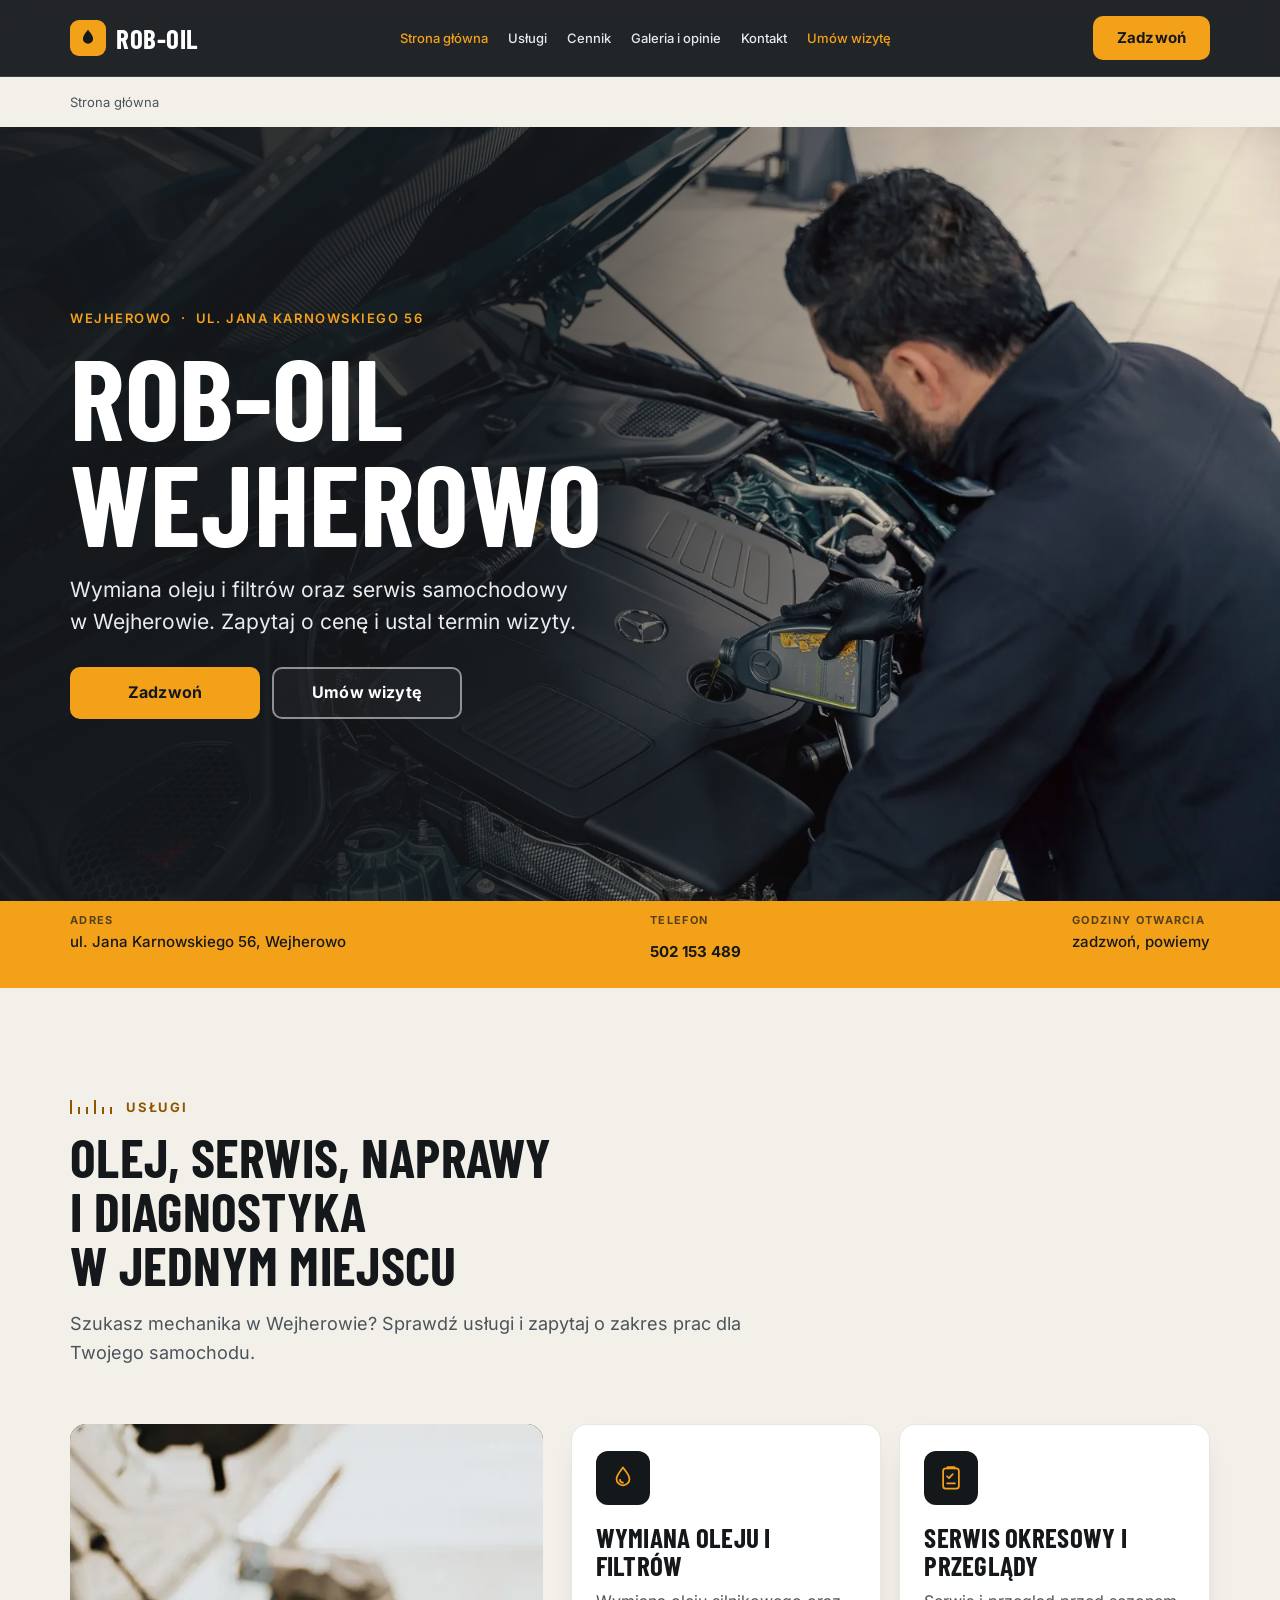
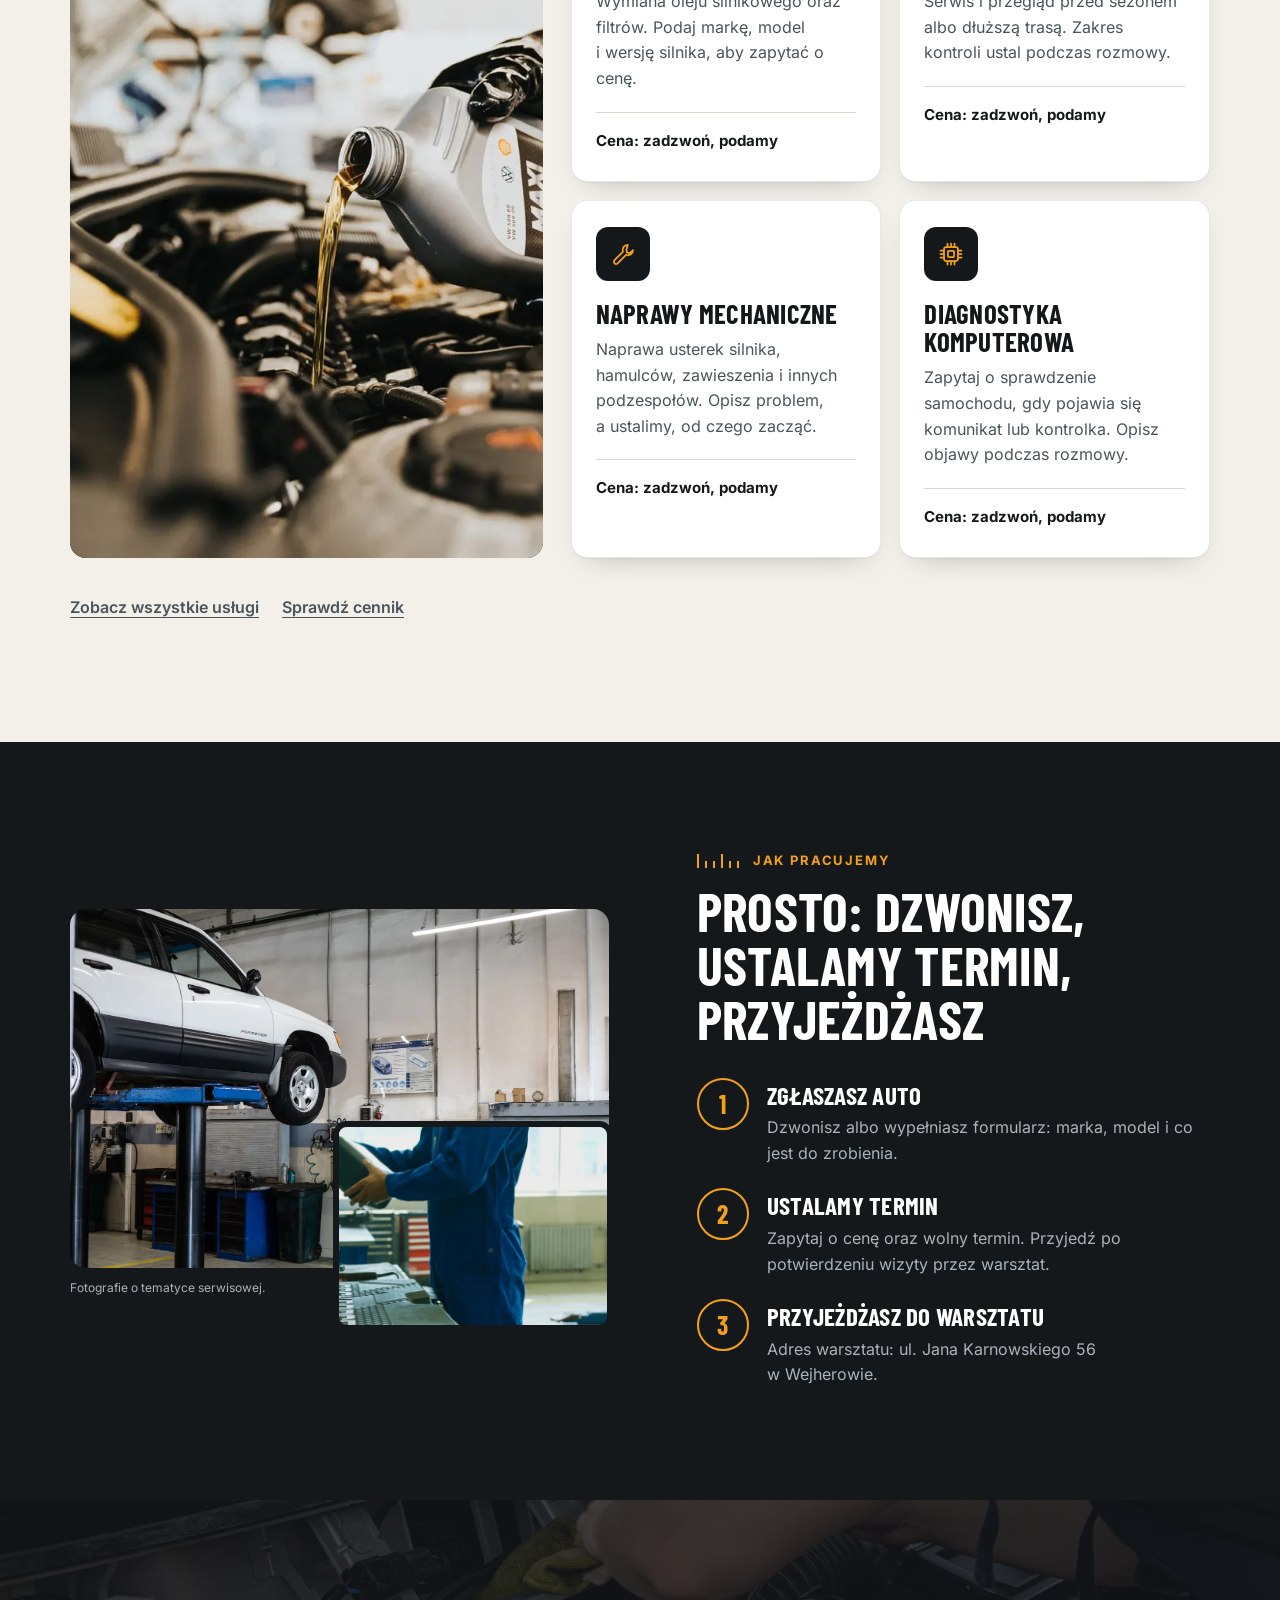
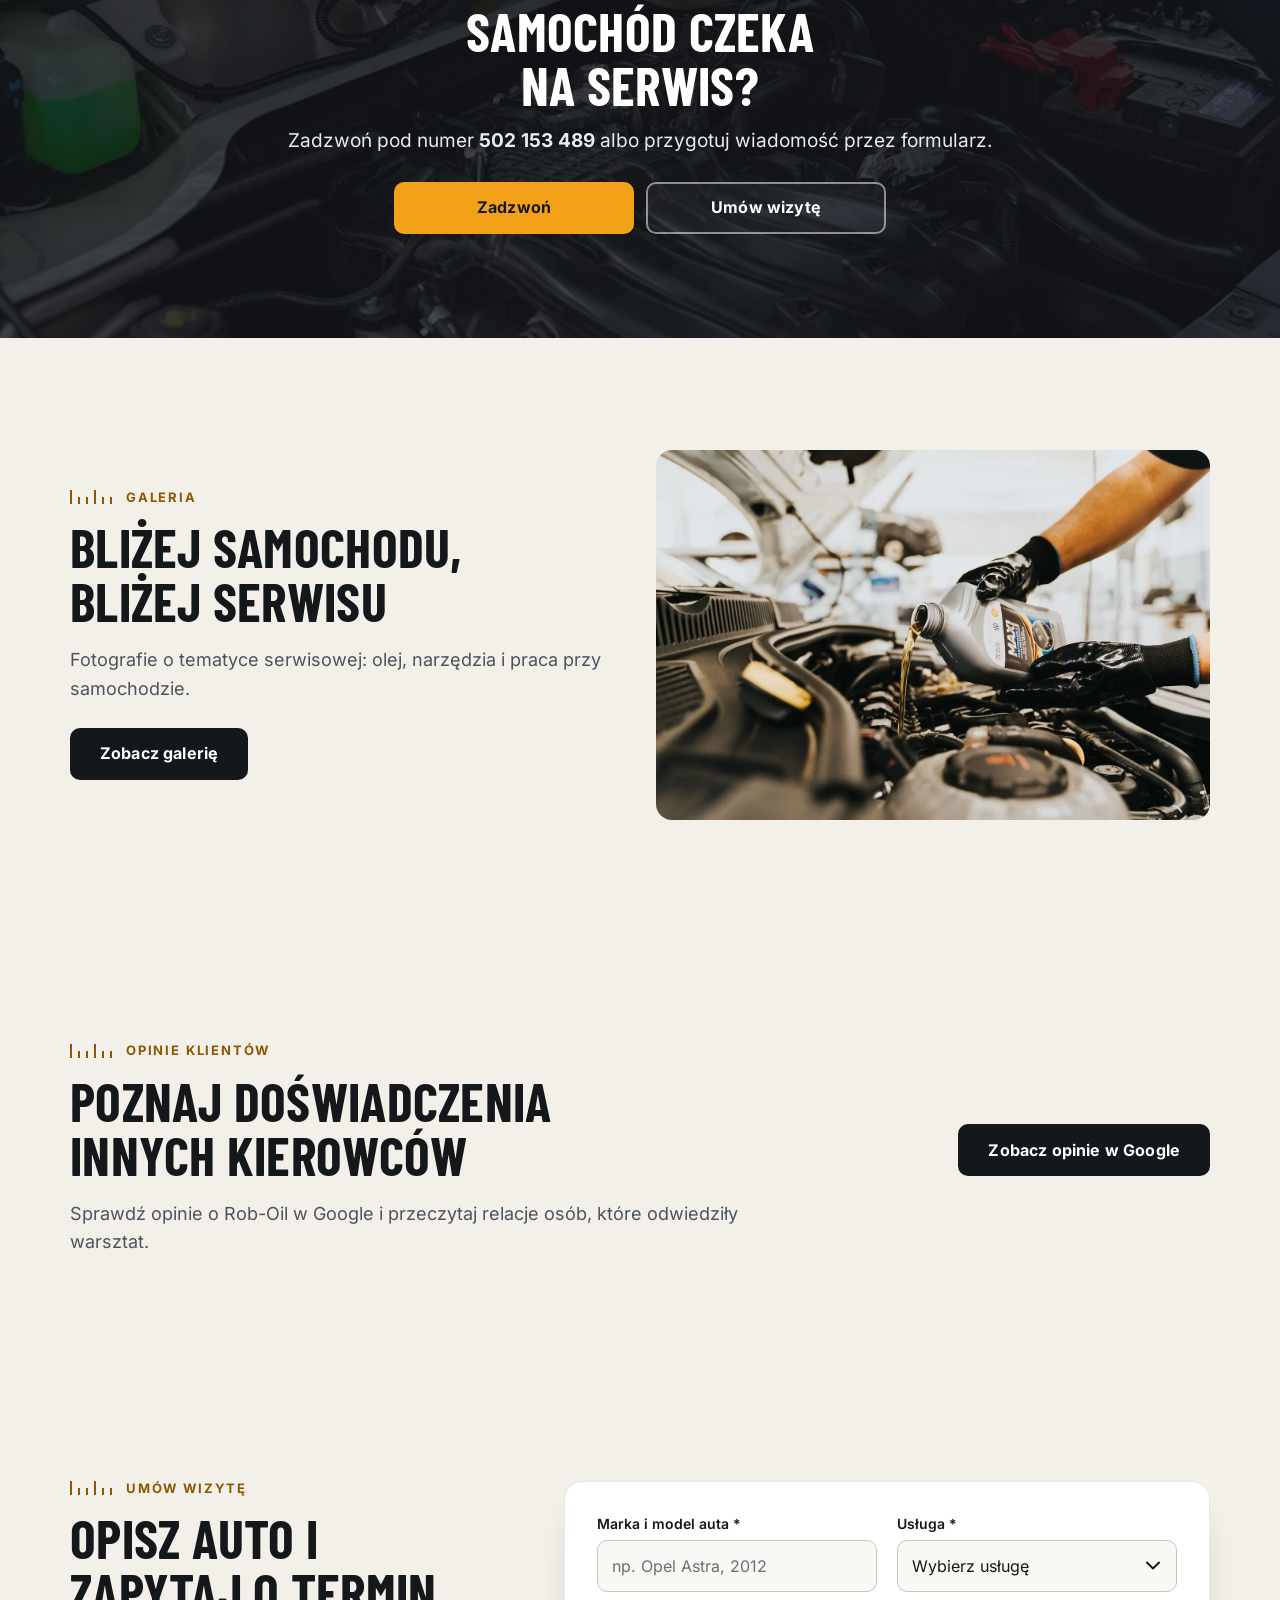
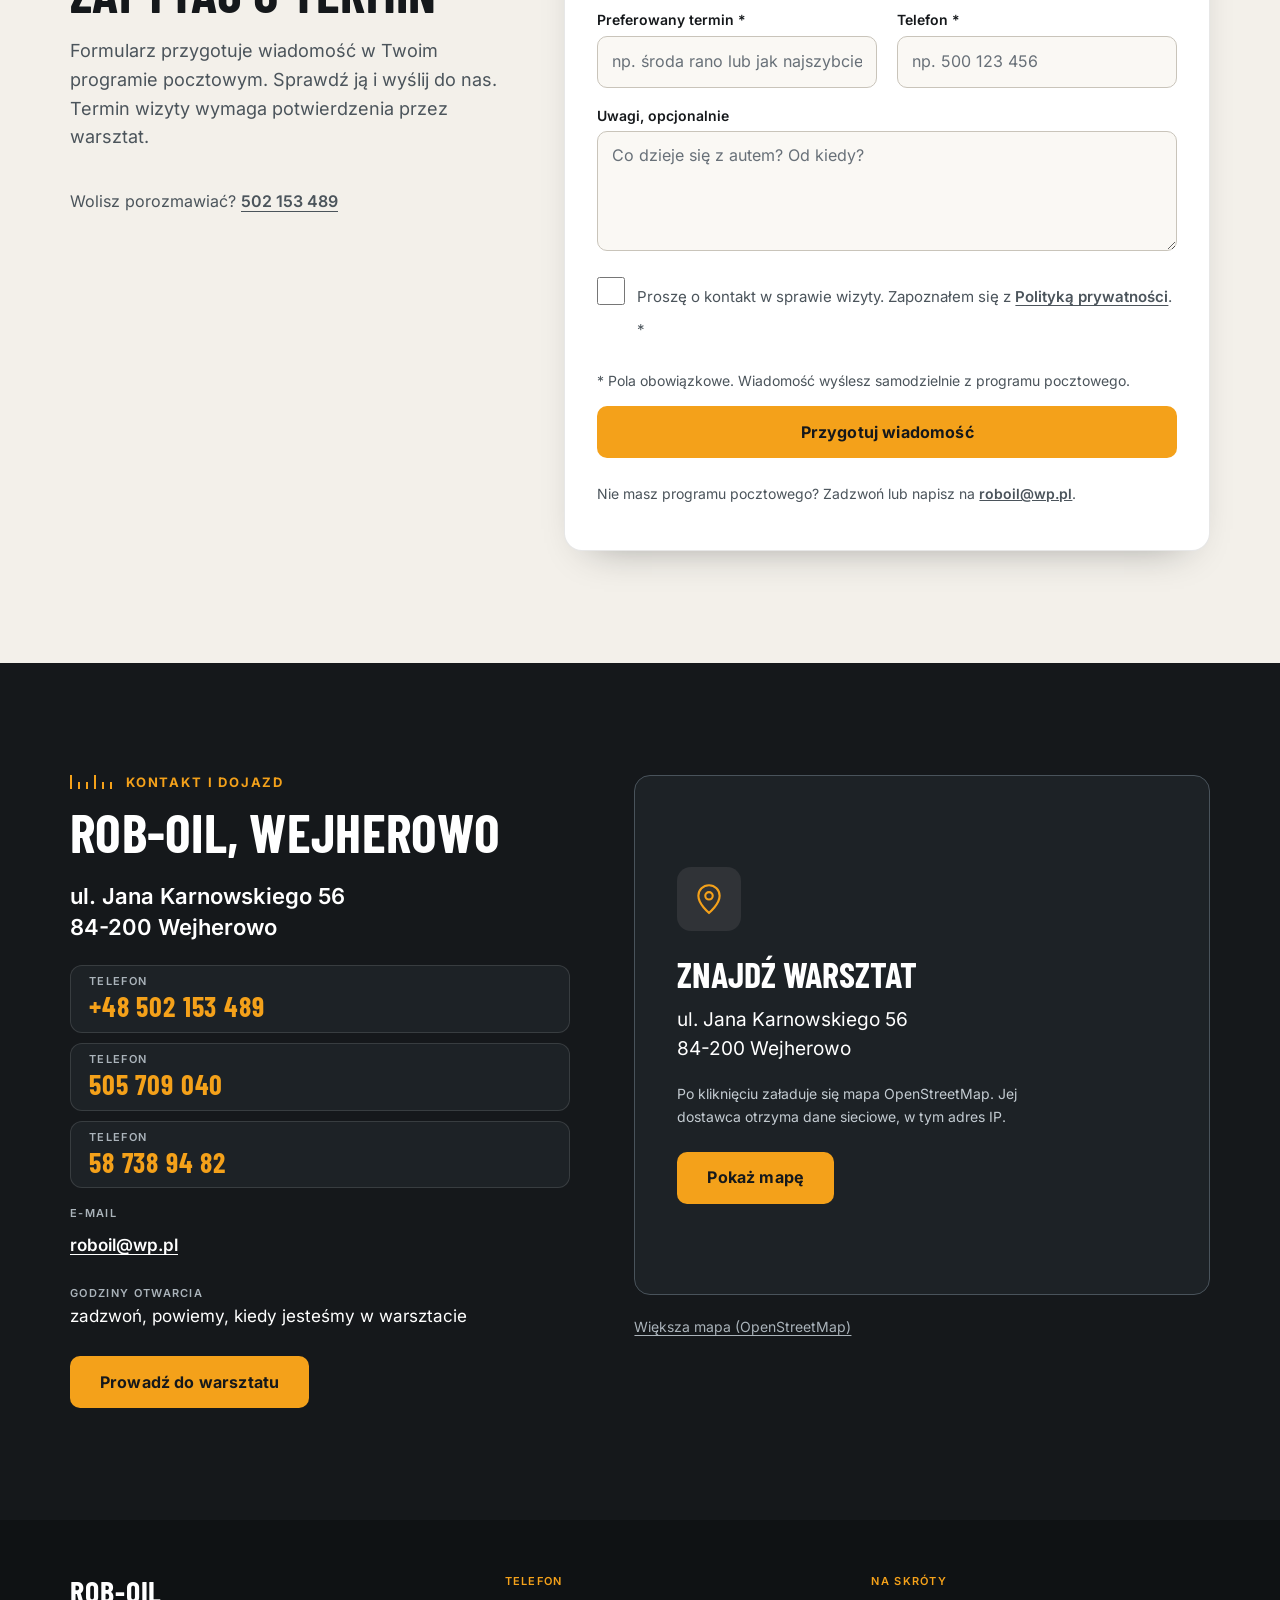
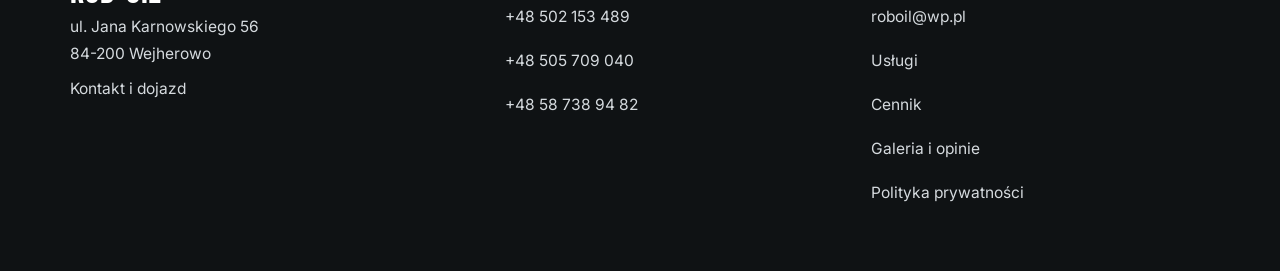
==== commit f0d862cc: "Full site: all pages in the homepage design (prepared ahead of the client's confirmation) Co-Authore" ====
--- a/index.html
+++ b/index.html
@@ -1,75 +1,6 @@
-<!doctype html>
-<html lang="pl">
-<head>
-<meta charset="utf-8">
-<meta name="viewport" content="width=device-width, initial-scale=1">
-<title>Rob-Oil Wejherowo: wymiana oleju i serwis samochodowy</title>
-<meta name="description" content="Rob-Oil w Wejherowie: wymiana oleju i filtrów, serwis okresowy, naprawy mechaniczne i diagnostyka komputerowa. Mechanik Wejherowo, ul. Jana Karnowskiego 56. Zadzwoń: 502 153 489.">
-<meta name="theme-color" content="#15181b">
-<link rel="canonical" href="https://roboil.pl/">
-<meta property="og:type" content="website">
-<meta property="og:locale" content="pl_PL">
-<meta property="og:site_name" content="Rob-Oil">
-<meta property="og:title" content="Rob-Oil Wejherowo: wymiana oleju i serwis samochodowy">
-<meta property="og:description" content="Wymiana oleju i filtrów, serwis okresowy, naprawy mechaniczne i diagnostyka komputerowa w Wejherowie. Zadzwoń lub umów wizytę online.">
-<meta property="og:url" content="https://roboil.pl/">
-<meta property="og:image" content="https://roboil.pl/img/og.jpg">
-<meta property="og:image:width" content="1200">
-<meta property="og:image:height" content="630">
-<meta name="twitter:card" content="summary_large_image">
-<link rel="icon" href="data:image/svg+xml,%3Csvg xmlns='http://www.w3.org/2000/svg' viewBox='0 0 32 32'%3E%3Crect width='32' height='32' rx='7' fill='%2315181b'/%3E%3Cpath d='M16 5c4 5.2 7 8.6 7 12.4A7 7 0 0 1 9 17.4C9 13.6 12 10.2 16 5z' fill='%23f4a11a'/%3E%3C/svg%3E">
-<link rel="preload" href="fonts/inter-400-700-latin-ext.woff2" as="font" type="font/woff2" crossorigin>
-<link rel="preload" href="fonts/barlow-condensed-700-latin-ext.woff2" as="font" type="font/woff2" crossorigin>
-<link rel="stylesheet" href="styles.css">
-<script type="application/ld+json">
-{
-  "@context": "https://schema.org",
-  "@type": "AutoRepair",
-  "name": "Rob-Oil",
-  "url": "https://roboil.pl/",
-  "image": "https://roboil.pl/img/og.jpg",
-  "description": "Warsztat samochodowy w Wejherowie: wymiana oleju i filtrów, serwis okresowy i przeglądy, naprawy mechaniczne, diagnostyka komputerowa.",
-  "email": "roboil@wp.pl",
-  "telephone": ["+48502153489", "+48505709040", "+48587389482"],
-  "address": {
-    "@type": "PostalAddress",
-    "streetAddress": "ul. Jana Karnowskiego 56",
-    "postalCode": "84-200",
-    "addressLocality": "Wejherowo",
-    "addressCountry": "PL"
-  },
-  "geo": {
-    "@type": "GeoCoordinates",
-    "latitude": 54.6129744,
-    "longitude": 18.22025
-  },
-  "areaServed": {
-    "@type": "City",
-    "name": "Wejherowo"
-  }
-}
-</script>
-</head>
-<body>
-<a class="skip" href="#tresc">Przejdź do treści</a>
-
-<header class="top" id="gora">
-  <div class="wrap top__in">
-    <a class="logo" href="#gora" aria-label="Rob-Oil Wejherowo, na początek strony">
-      <span class="logo__mark" aria-hidden="true"><svg viewBox="0 0 32 32" width="22" height="22"><path d="M16 4c4.2 5.4 7.4 9 7.4 13a7.4 7.4 0 0 1-14.8 0c0-4 3.2-7.6 7.4-13z" fill="currentColor"/></svg></span>
-      <span class="logo__text">Rob-Oil</span>
-    </a>
-    <nav class="nav" aria-label="Menu główne">
-      <a href="#uslugi">Usługi</a>
-      <a href="#jak-pracujemy">Jak pracujemy</a>
-      <a href="#umow-wizyte">Umów wizytę</a>
-      <a href="#kontakt">Kontakt i dojazd</a>
-    </nav>
-    <a class="btn btn--accent btn--sm top__call" href="tel:+48502153489">Zadzwoń</a>
-  </div>
-</header>
-
-<main id="tresc">
+<!doctype html><html lang="pl"><head><meta charset="utf-8"><meta name="viewport" content="width=device-width, initial-scale=1"><title>Rob-Oil Wejherowo | Mechanik, wymiana oleju i serwis samochodowy</title>
+<meta name="robots" content="noindex, nofollow">
+<meta name="description" content="Rob-Oil, mechanik w Wejherowie. Wymiana oleju, serwis samochodowy, kontakt i dojazd. ul. Jana Karnowskiego 56. Zadzwoń: 502 153 489."><meta name="theme-color" content="#15181b"><meta property="og:type" content="website"><meta property="og:locale" content="pl_PL"><meta property="og:site_name" content="Rob-Oil"><meta property="og:title" content="Rob-Oil Wejherowo | Mechanik, wymiana oleju i serwis samochodowy"><meta property="og:description" content="Rob-Oil, mechanik w Wejherowie. Wymiana oleju, serwis samochodowy, kontakt i dojazd. ul. Jana Karnowskiego 56. Zadzwoń: 502 153 489."><meta property="og:image" content="img/og.webp"><meta name="twitter:card" content="summary_large_image"><link rel="icon" href="favicon.svg"><link rel="preload" href="fonts/inter-400-700-latin-ext.woff2" as="font" type="font/woff2" crossorigin><link rel="preload" href="fonts/barlow-condensed-700-latin-ext.woff2" as="font" type="font/woff2" crossorigin><link rel="stylesheet" href="styles.css"><script type="application/ld+json">{"@context":"https://schema.org","@type":"AutoRepair","name":"Rob-Oil","email":"roboil@wp.pl","telephone":["+48502153489","+48505709040","+48587389482"],"address":{"@type":"PostalAddress","streetAddress":"ul. Jana Karnowskiego 56","postalCode":"84-200","addressLocality":"Wejherowo","addressCountry":"PL"},"geo":{"@type":"GeoCoordinates","latitude":54.6129744,"longitude":18.22025}}</script><script src="script.js" defer></script></head><body><a class="skip" href="#tresc">Przejdź do treści</a><header class="top" id="gora"><div class="wrap top__in"><a class="logo" href="index.html" aria-label="Rob-Oil, strona główna"><span class="logo__mark" aria-hidden="true"><svg viewBox="0 0 32 32" width="22" height="22"><path d="M16 4c4.2 5.4 7.4 9 7.4 13a7.4 7.4 0 0 1-14.8 0c0-4 3.2-7.6 7.4-13z" fill="currentColor"/></svg></span><span class="logo__text">Rob-Oil</span></a><button class="menu-toggle" id="menu-toggle" type="button" aria-expanded="false" aria-controls="primary-nav"><span>Menu</span><svg width="20" height="20" viewBox="0 0 20 20" aria-hidden="true"><path d="M2 5h16M2 10h16M2 15h16" fill="none" stroke="currentColor" stroke-width="2"/></svg></button><nav class="nav" id="primary-nav" aria-label="Menu główne"><a href="index.html" aria-current="page">Strona główna</a><a href="uslugi.html">Usługi</a><a href="cennik.html">Cennik</a><a href="galeria.html">Galeria i opinie</a><a href="kontakt.html">Kontakt</a><a class="nav__book" href="kontakt.html#wizyta">Umów wizytę</a></nav><a class="btn btn--accent btn--sm top__call" href="tel:+48502153489">Zadzwoń</a></div></header><main id="tresc"><nav class="breadcrumbs wrap" aria-label="Okruszki"><ol><li><span aria-current="page">Strona główna</span></li></ol></nav>
 
 <section class="hero">
   <img class="hero__img" src="img/hero-serwis.webp" width="1600" height="1067" alt="Mechanik nalewa olej do silnika samochodu osobowego w warsztacie" fetchpriority="high">
@@ -77,10 +8,10 @@
   <div class="wrap hero__in">
     <p class="eyebrow">Wejherowo &nbsp;·&nbsp; ul.&nbsp;Jana&nbsp;Karnowskiego&nbsp;56</p>
     <h1>Rob-Oil Wejherowo</h1>
-    <p class="hero__lead">Wymiana oleju i filtrów oraz serwis samochodowy w&nbsp;Wejherowie. Zadzwoń albo umów wizytę, a&nbsp;my zajmiemy się resztą.</p>
+    <p class="hero__lead">Wymiana oleju i filtrów oraz serwis samochodowy w&nbsp;Wejherowie. Zapytaj o cenę i&nbsp;ustal termin wizyty.</p>
     <div class="hero__cta">
       <a class="btn btn--accent" href="tel:+48502153489">Zadzwoń</a>
-      <a class="btn btn--ghost" href="#umow-wizyte">Umów wizytę</a>
+      <a class="btn btn--ghost" href="kontakt.html#wizyta">Umów wizytę</a>
     </div>
   </div>
 </section>
@@ -97,7 +28,7 @@
   <div class="wrap">
     <p class="kicker"><span class="ruler" aria-hidden="true"></span>Usługi</p>
     <h2>Olej, serwis, naprawy i&nbsp;diagnostyka w&nbsp;jednym miejscu</h2>
-    <p class="sec__lead">Cztery rzeczy, z którymi kierowcy zgłaszają się do nas najczęściej. Cennik i&nbsp;terminy: zadzwoń lub napisz.</p>
+    <p class="sec__lead">Szukasz mechanika w Wejherowie? Sprawdź usługi i&nbsp;zapytaj o zakres prac dla Twojego samochodu.</p>
 
     <div class="svc">
       <figure class="svc__photo">
@@ -107,26 +38,26 @@
         <article class="card">
           <span class="card__ico" aria-hidden="true"><svg viewBox="0 0 32 32" width="28" height="28" fill="none" stroke="currentColor" stroke-width="2" stroke-linecap="round" stroke-linejoin="round"><path d="M16 4c4.2 5.4 7.4 9 7.4 13a7.4 7.4 0 0 1-14.8 0c0-4 3.2-7.6 7.4-13z"/><path d="M12.5 18a3.6 3.6 0 0 0 3.5 3.4"/></svg></span>
           <h3>Wymiana oleju i filtrów</h3>
-          <p>Wymiana oleju silnikowego oraz filtrów. Przyjedź z autem, a&nbsp;dobierzemy olej i&nbsp;filtry odpowiednie do Twojego modelu.</p>
-        </article>
+          <p>Wymiana oleju silnikowego oraz filtrów. Podaj markę, model i&nbsp;wersję silnika, aby zapytać o cenę.</p>
+        <p class="price-label">Cena: zadzwoń, podamy</p></article>
         <article class="card">
           <span class="card__ico" aria-hidden="true"><svg viewBox="0 0 32 32" width="28" height="28" fill="none" stroke="currentColor" stroke-width="2" stroke-linecap="round" stroke-linejoin="round"><rect x="7" y="5" width="18" height="23" rx="3"/><path d="M12 5V3.5h8V5"/><path d="M11.5 14l2.2 2.2 4.3-4.6"/><path d="M11.5 22h9"/></svg></span>
           <h3>Serwis okresowy i przeglądy</h3>
-          <p>Regularny serwis i przegląd przed sezonem albo dłuższą trasą: kontrola płynów, hamulców i&nbsp;zawieszenia.</p>
-        </article>
+          <p>Serwis i przegląd przed sezonem albo dłuższą trasą. Zakres kontroli ustal podczas rozmowy.</p>
+        <p class="price-label">Cena: zadzwoń, podamy</p></article>
         <article class="card">
           <span class="card__ico" aria-hidden="true"><svg viewBox="0 0 32 32" width="28" height="28" fill="none" stroke="currentColor" stroke-width="2" stroke-linecap="round" stroke-linejoin="round"><path d="M21.5 5.5a6 6 0 0 0-5.6 8L6 23.4a2.6 2.6 0 0 0 3.6 3.6l9.9-9.9a6 6 0 0 0 8-5.6l-3.6 3.6-3.4-.6-.6-3.4z"/></svg></span>
           <h3>Naprawy mechaniczne</h3>
           <p>Naprawa usterek silnika, hamulców, zawieszenia i&nbsp;innych podzespołów. Opisz problem, a&nbsp;ustalimy, od czego zacząć.</p>
-        </article>
+        <p class="price-label">Cena: zadzwoń, podamy</p></article>
         <article class="card">
           <span class="card__ico" aria-hidden="true"><svg viewBox="0 0 32 32" width="28" height="28" fill="none" stroke="currentColor" stroke-width="2" stroke-linecap="round" stroke-linejoin="round"><rect x="8" y="8" width="16" height="16" rx="2.5"/><rect x="12.5" y="12.5" width="7" height="7" rx="1"/><path d="M12 4v4M16 4v4M20 4v4M12 24v4M16 24v4M20 24v4M4 12h4M4 16h4M4 20h4M24 12h4M24 16h4M24 20h4"/></svg></span>
           <h3>Diagnostyka komputerowa</h3>
-          <p>Odczyt błędów i&nbsp;sprawdzenie, dlaczego świeci kontrolka, zanim zaczniesz naprawę.</p>
-        </article>
+          <p>Zapytaj o sprawdzenie samochodu, gdy pojawia się komunikat lub kontrolka. Opisz objawy podczas rozmowy.</p>
+        <p class="price-label">Cena: zadzwoń, podamy</p></article>
       </div>
     </div>
-    <p class="note">Nie widzisz na liście swojej sprawy? Zadzwoń lub napisz, chętnie podpowiemy.</p>
+    <p class="note"><a class="text-link" href="uslugi.html">Zobacz wszystkie usługi</a> <a class="text-link" href="cennik.html">Sprawdź cennik</a></p>
   </div>
 </section>
 
@@ -135,82 +66,33 @@
     <div class="duo">
       <img class="duo__big" src="img/warsztat-podnosnik.webp" width="1400" height="933" loading="lazy" alt="Wnętrze warsztatu: samochód osobowy na podnośniku, wózki z narzędziami przy ścianie">
       <img class="duo__small" src="img/mechanik-olej.webp" width="1200" height="820" loading="lazy" alt="Mechanik w niebieskim kombinezonie z pojemnikiem oleju w warsztacie">
-    </div>
+    <p class="photo-context">Fotografie o tematyce serwisowej.</p></div>
     <div class="how__txt">
       <p class="kicker"><span class="ruler" aria-hidden="true"></span>Jak pracujemy</p>
       <h2>Prosto: dzwonisz, ustalamy termin, przyjeżdżasz</h2>
       <ol class="steps">
         <li><span class="steps__n" aria-hidden="true">1</span><div><h3>Zgłaszasz auto</h3><p>Dzwonisz albo wypełniasz formularz: marka, model i&nbsp;co jest do zrobienia.</p></div></li>
-        <li><span class="steps__n" aria-hidden="true">2</span><div><h3>Ustalamy termin</h3><p>Odpowiadamy z propozycją terminu. Cennik i&nbsp;terminy podajemy telefonicznie lub e-mailem.</p></div></li>
-        <li><span class="steps__n" aria-hidden="true">3</span><div><h3>Przyjeżdżasz do warsztatu</h3><p>Czekamy przy ul. Jana Karnowskiego 56 w&nbsp;Wejherowie.</p></div></li>
+        <li><span class="steps__n" aria-hidden="true">2</span><div><h3>Ustalamy termin</h3><p>Zapytaj o cenę oraz wolny termin. Przyjedź po potwierdzeniu wizyty przez warsztat.</p></div></li>
+        <li><span class="steps__n" aria-hidden="true">3</span><div><h3>Przyjeżdżasz do warsztatu</h3><p>Adres warsztatu: ul. Jana Karnowskiego 56 w&nbsp;Wejherowie.</p></div></li>
       </ol>
     </div>
   </div>
 </section>
 
 <section class="band">
-  <img class="band__img" src="img/naprawy-silnik.webp" width="1600" height="1067" loading="lazy" alt="" aria-hidden="true">
+  <img class="band__img" src="img/naprawy-silnik.webp" width="1600" height="1067" loading="lazy" alt="Praca przy silniku samochodu">
   <div class="band__shade" aria-hidden="true"></div>
   <div class="wrap band__in">
     <h2>Samochód czeka na serwis?</h2>
-    <p>Zadzwoń pod numer <strong>502&nbsp;153&nbsp;489</strong> albo zostaw zgłoszenie poniżej.</p>
+    <p>Zadzwoń pod numer <strong>502&nbsp;153&nbsp;489</strong> albo przygotuj wiadomość przez formularz.</p>
     <div class="band__cta">
       <a class="btn btn--accent" href="tel:+48502153489">Zadzwoń</a>
-      <a class="btn btn--ghost" href="#umow-wizyte">Umów wizytę</a>
+      <a class="btn btn--ghost" href="kontakt.html#wizyta">Umów wizytę</a>
     </div>
   </div>
 </section>
 
-<section class="sec sec--paper" id="umow-wizyte">
-  <div class="wrap book">
-    <div class="book__intro">
-      <p class="kicker"><span class="ruler" aria-hidden="true"></span>Umów wizytę</p>
-      <h2>Zostaw zgłoszenie, a&nbsp;my się odezwiemy</h2>
-      <p class="sec__lead">Wypełnij formularz. Po kliknięciu otworzy się Twój program pocztowy z&nbsp;gotową wiadomością do nas, wystarczy ją wysłać. Wolisz telefon? <a href="tel:+48502153489">502&nbsp;153&nbsp;489</a>.</p>
-    </div>
-    <form class="form" id="forma" action="mailto:roboil@wp.pl" method="post" enctype="text/plain" novalidate>
-      <div class="field">
-        <label for="f-auto">Marka i model</label>
-        <input id="f-auto" name="auto" type="text" required autocomplete="off" placeholder="np. Opel Astra, 2012" maxlength="80">
-      </div>
-      <div class="field">
-        <label for="f-usluga">Usługa</label>
-        <select id="f-usluga" name="usluga" required>
-          <option value="">Wybierz usługę</option>
-          <option>Wymiana oleju i filtrów</option>
-          <option>Serwis okresowy i przeglądy</option>
-          <option>Naprawy mechaniczne</option>
-          <option>Diagnostyka komputerowa</option>
-          <option>Inna sprawa</option>
-        </select>
-      </div>
-      <div class="field">
-        <label for="f-termin">Preferowany termin</label>
-        <input id="f-termin" name="termin" type="text" autocomplete="off" placeholder="np. środa rano albo jak najszybciej" maxlength="80">
-      </div>
-      <div class="field">
-        <label for="f-tel">Telefon</label>
-        <input id="f-tel" name="telefon" type="tel" required autocomplete="tel" inputmode="tel" placeholder="np. 500 123 456" maxlength="30">
-      </div>
-      <div class="field field--full">
-        <label for="f-uwagi">Uwagi</label>
-        <textarea id="f-uwagi" name="uwagi" rows="4" placeholder="Co się dzieje z autem? Co jeszcze warto wiedzieć?" maxlength="1000"></textarea>
-      </div>
-      <div class="field field--full">
-        <label class="check" for="f-zgoda">
-          <input id="f-zgoda" name="zgoda" type="checkbox" required>
-          <span>Zgadzam się na przetwarzanie podanych danych w celu umówienia wizyty. Szczegóły w&nbsp;<a href="#polityka-prywatnosci">Polityce prywatności</a>.</span>
-        </label>
-      </div>
-      <div class="field field--full form__foot">
-        <button class="btn btn--accent btn--block" type="submit">Wyślij zgłoszenie</button>
-        <p class="form__hint" id="forma-info" role="status">Nic nie otworzyło się po kliknięciu? Napisz do nas na <a href="mailto:roboil@wp.pl">roboil@wp.pl</a>.</p>
-      </div>
-    </form>
-  </div>
-</section>
-
-<section class="sec sec--dark" id="kontakt">
+<section class="sec sec--paper"><div class="wrap gallery-teaser"><div><p class="kicker"><span class="ruler" aria-hidden="true"></span>Galeria</p><h2>Bliżej samochodu, bliżej serwisu</h2><p class="sec__lead">Fotografie o tematyce serwisowej: olej, narzędzia i praca przy samochodzie.</p><a class="btn btn--dark" href="galeria.html">Zobacz galerię</a></div><a href="galeria.html" aria-label="Otwórz galerię zdjęć"><img src="img/wymiana-oleju.webp" alt="Nalewanie oleju do silnika" width="1400" height="933" loading="lazy"></a></div></section><section class="sec sec--paper" id="opinie"><div class="wrap review-block"><div><p class="kicker"><span class="ruler" aria-hidden="true"></span>Opinie klientów</p><h2>Poznaj doświadczenia innych kierowców</h2><p class="sec__lead">Sprawdź opinie o Rob-Oil w Google i przeczytaj relacje osób, które odwiedziły warsztat.</p></div><a class="btn btn--dark" href="https://www.google.com/maps/search/?api=1&amp;query=Rob-Oil%20Jana%20Karnowskiego%2056%20Wejherowo" target="_blank" rel="noopener noreferrer">Zobacz opinie w Google</a></div></section><section class="sec sec--paper" id="wizyta"><div class="wrap book"><div class="book__intro"><p class="kicker"><span class="ruler" aria-hidden="true"></span>Umów wizytę</p><h2>Opisz auto i zapytaj o termin</h2><p class="sec__lead">Formularz przygotuje wiadomość w Twoim programie pocztowym. Sprawdź ją i wyślij do nas. Termin wizyty wymaga potwierdzenia przez warsztat.</p><p class="note">Wolisz porozmawiać? <a class="text-link" href="tel:+48502153489">502 153 489</a></p></div><form class="form" id="forma" action="mailto:roboil@wp.pl" method="post" enctype="text/plain" novalidate><div id="form-errors" class="form-errors field--full" role="alert" tabindex="-1" hidden></div><div class="field"><label for="f-auto">Marka i model auta *</label><input id="f-auto" name="auto" type="text" required autocomplete="off" placeholder="np. Opel Astra, 2012" maxlength="80"></div><div class="field"><label for="f-usluga">Usługa *</label><select id="f-usluga" name="usluga" required><option value="">Wybierz usługę</option><option>Wymiana oleju i filtrów</option><option>Serwis okresowy i przeglądy</option><option>Naprawy mechaniczne</option><option>Diagnostyka komputerowa</option><option>Opony i wulkanizacja</option><option>Serwis klimatyzacji</option><option>Olej w skrzyni automatycznej</option><option>Sprawdzenie auta przed zakupem</option><option>Inna sprawa</option></select></div><div class="field"><label for="f-termin">Preferowany termin *</label><input id="f-termin" name="termin" type="text" required autocomplete="off" placeholder="np. środa rano lub jak najszybciej" maxlength="80"></div><div class="field"><label for="f-tel">Telefon *</label><input id="f-tel" name="telefon" type="tel" required autocomplete="tel" inputmode="tel" placeholder="np. 500 123 456" maxlength="30"></div><div class="field field--full"><label for="f-uwagi">Uwagi, opcjonalnie</label><textarea id="f-uwagi" name="uwagi" rows="4" placeholder="Co dzieje się z autem? Od kiedy?" maxlength="1000"></textarea></div><div class="field field--full"><label class="check" for="f-zgoda"><input id="f-zgoda" name="zgoda" type="checkbox" required><span>Proszę o kontakt w sprawie wizyty. Zapoznałem się z <a href="polityka-prywatnosci.html">Polityką prywatności</a>. *</span></label></div><div class="field field--full form__foot"><p class="form__hint">* Pola obowiązkowe. Wiadomość wyślesz samodzielnie z programu pocztowego.</p><button class="btn btn--accent btn--block" type="submit">Przygotuj wiadomość</button><p class="form__hint" id="forma-info" role="status">Nie masz programu pocztowego? Zadzwoń lub napisz na <a href="mailto:roboil@wp.pl">roboil@wp.pl</a>.</p><a id="mailto-fallback" class="text-link" hidden href="mailto:roboil@wp.pl">Otwórz przygotowaną wiadomość ponownie</a></div></form></div></section><section class="sec sec--dark" id="kontakt">
   <div class="wrap contact">
     <div class="contact__info">
       <p class="kicker"><span class="ruler" aria-hidden="true"></span>Kontakt i dojazd</p>
@@ -229,49 +111,17 @@
       <a class="btn btn--accent" href="https://www.google.com/maps/dir/?api=1&amp;destination=54.6129744,18.22025" target="_blank" rel="noopener">Prowadź do warsztatu</a>
     </div>
     <div class="contact__map">
-      <iframe title="Mapa: Rob-Oil, ul. Jana Karnowskiego 56, Wejherowo" loading="lazy" referrerpolicy="no-referrer"
-        src="https://www.openstreetmap.org/export/embed.html?bbox=18.2125%2C54.6085%2C18.2280%2C54.6175&amp;layer=mapnik&amp;marker=54.6129744%2C18.22025"></iframe>
+      <div class="map-preview" id="map-preview">
+        <span class="map-preview__icon" aria-hidden="true"><svg viewBox="0 0 32 32" width="34" height="34" fill="none" stroke="currentColor" stroke-width="2"><path d="M26 13c0 8-10 16-10 16S6 21 6 13a10 10 0 1 1 20 0Z"/><circle cx="16" cy="13" r="3.5"/></svg></span>
+        <h3>Znajdź warsztat</h3>
+        <p class="map-preview__address">ul. Jana Karnowskiego 56<br>84-200 Wejherowo</p>
+        <p class="map-preview__notice">Po kliknięciu załaduje się mapa OpenStreetMap. Jej dostawca otrzyma dane sieciowe, w tym adres IP.</p>
+        <button class="btn btn--accent" id="map-load" type="button" data-load-map aria-controls="workshop-map" aria-expanded="false">Pokaż mapę</button>
+      </div>
+      <iframe id="workshop-map" title="Mapa: Rob-Oil, ul. Jana Karnowskiego 56, Wejherowo" loading="eager" referrerpolicy="no-referrer" hidden
+        data-src="https://www.openstreetmap.org/export/embed.html?bbox=18.2125%2C54.6085%2C18.2280%2C54.6175&amp;layer=mapnik&amp;marker=54.6129744%2C18.22025"></iframe>
+      <p class="map-status" id="map-status" role="status" hidden>Jeśli mapa się nie wyświetla, otwórz większą mapę.</p>
       <a class="map__link" href="https://www.openstreetmap.org/?mlat=54.6129744&amp;mlon=18.22025#map=17/54.6129744/18.22025" target="_blank" rel="noopener">Większa mapa (OpenStreetMap)</a>
     </div>
   </div>
-</section>
-
-<section class="sec sec--paper sec--small" id="polityka-prywatnosci">
-  <div class="wrap legal">
-    <h2>Polityka prywatności</h2>
-    <p><strong>Kto przetwarza dane.</strong> Administratorem jest Rob-Oil, ul. Jana Karnowskiego 56, 84-200 Wejherowo, e-mail: <a href="mailto:roboil@wp.pl">roboil@wp.pl</a>, tel. <a href="tel:+48502153489">502 153 489</a>.</p>
-    <p><strong>Jakie dane i po co.</strong> Dane z formularza (marka i model auta, usługa, termin, numer telefonu, uwagi) trafiają do nas w wiadomości e-mail, którą wysyłasz z własnego programu pocztowego. Używamy ich tylko do odpowiedzi na zgłoszenie i ustalenia wizyty.</p>
-    <p><strong>Podstawa i czas.</strong> Podstawą jest Twoja zgoda oraz podjęcie działań na Twoją prośbę (art. 6 ust. 1 lit. a i b RODO). Dane przechowujemy tyle, ile potrzeba do obsługi zgłoszenia. Nie przekazujemy ich dalej.</p>
-    <p><strong>Twoje prawa.</strong> Możesz żądać dostępu do danych, ich sprostowania, usunięcia lub ograniczenia przetwarzania, a także wycofać zgodę. Masz też prawo do skargi do Prezesa Urzędu Ochrony Danych Osobowych. Napisz na adres e-mail powyżej.</p>
-    <p><strong>Ta strona.</strong> Nie używa plików cookies ani narzędzi analitycznych, a czcionki są hostowane na tej samej stronie. Mapa w sekcji kontakt pochodzi z serwisu OpenStreetMap, który może zapisać adres IP odwiedzającego.</p>
-  </div>
-</section>
-
-</main>
-
-<footer class="foot">
-  <div class="wrap foot__in">
-    <div>
-      <p class="foot__name">Rob-Oil</p>
-      <p>ul. Jana Karnowskiego 56<br>84-200 Wejherowo</p>
-    </div>
-    <div>
-      <p class="foot__h">Telefon</p>
-      <p><a href="tel:+48502153489">+48 502 153 489</a><a href="tel:+48505709040">505 709 040</a><a href="tel:+48587389482">58 738 94 82</a></p>
-    </div>
-    <div>
-      <p class="foot__h">E-mail</p>
-      <p><a href="mailto:roboil@wp.pl">roboil@wp.pl</a></p>
-      <p class="foot__link"><a href="#polityka-prywatnosci">Polityka prywatności</a></p>
-    </div>
-  </div>
-</footer>
-
-<nav class="dock" aria-label="Szybki kontakt">
-  <a class="btn btn--accent" href="tel:+48502153489">Zadzwoń</a>
-  <a class="btn btn--dark" href="#umow-wizyte">Umów wizytę</a>
-</nav>
-
-<script src="script.js"></script>
-</body>
-</html>
+</section></main><footer class="foot"><div class="wrap foot__in"><div><p class="foot__name">Rob-Oil</p><p>ul. Jana Karnowskiego 56<br>84-200 Wejherowo</p><a href="kontakt.html">Kontakt i dojazd</a></div><div><p class="foot__h">Telefon</p><a href="tel:+48502153489">+48 502 153 489</a><a href="tel:+48505709040">+48 505 709 040</a><a href="tel:+48587389482">+48 58 738 94 82</a></div><div><p class="foot__h">Na skróty</p><a href="mailto:roboil@wp.pl">roboil@wp.pl</a><a href="uslugi.html">Usługi</a><a href="cennik.html">Cennik</a><a href="galeria.html">Galeria i opinie</a><a href="polityka-prywatnosci.html">Polityka prywatności</a></div></div></footer><nav class="dock" aria-label="Szybki kontakt"><a class="btn btn--accent" href="tel:+48502153489">Zadzwoń</a><a class="btn btn--dark" href="kontakt.html#wizyta">Umów wizytę</a></nav></body></html>
--- a/styles.css
+++ b/styles.css
@@ -281,3 +281,142 @@
   html { scroll-behavior: auto; }
   .btn { transition: none; }
 }
+
+/* Shared inner pages and responsive navigation */
+.sr-only{position:absolute;width:1px;height:1px;overflow:hidden;clip-path:inset(50%);white-space:nowrap}
+[hidden]{display:none!important}
+.menu-toggle{display:none}
+.nav a[aria-current=page]{color:var(--amber)}
+.nav__book{color:var(--amber)!important}
+.breadcrumbs{font-size:13px;color:var(--ink-soft)}
+.breadcrumbs ol{display:flex;flex-wrap:wrap;gap:0 10px;align-items:center;min-height:50px}
+.breadcrumbs li{display:flex;align-items:center;min-width:0}
+.breadcrumbs li+li:before{content:"/";margin-right:10px;color:#69737a}
+.breadcrumbs a{display:inline-flex;align-items:center;min-height:44px;text-underline-offset:3px}
+.breadcrumbs span{padding-block:8px}
+.page-hero{background:var(--graphite);color:white;padding-block:58px 66px}
+.page-hero__in{display:grid;gap:36px;align-items:center}
+.page-hero h1{font:700 clamp(48px,11vw,82px)/.98 var(--font-head);text-transform:uppercase;max-width:18ch;text-wrap:balance}
+.page-hero .kicker{color:var(--amber)}
+.page-hero .sec__lead{color:#d5dade;font-size:18px;max-width:40em}
+.page-hero .btn{margin-top:28px}
+.page-hero__in>img{width:100%;aspect-ratio:4/3;object-fit:cover;border-radius:16px}
+.page-hero--text{padding-block:54px 64px}
+.page-hero--text h1{max-width:21ch}
+.text-link{display:inline-flex;align-items:center;min-height:44px;font-weight:600;text-underline-offset:4px;margin-right:18px}
+.price-label{font-size:15px!important;font-weight:700!important;color:var(--ink)!important;border-top:1px solid #d8d6cf;padding-top:16px;margin-top:20px}
+.services-list{display:grid;gap:20px;margin-block:36px 22px}
+.service-detail h2{font-size:31px;max-width:22ch;margin-bottom:14px}
+.service-detail p{max-width:46ch}
+.service-detail .text-link{font-size:15px;margin-top:12px}
+.end-cta,.review-block{display:grid;gap:30px;align-items:center}
+.end-cta h2,.review-block h2{max-width:24ch}
+.end-cta .actions{display:grid;gap:12px;align-content:start}
+.review-block>.btn{justify-self:start}
+.actions{display:flex;flex-wrap:wrap;gap:12px;margin-top:24px}
+.price-table,.hours-table{width:100%;border-collapse:collapse;margin-top:32px;font-size:16px}
+.price-table caption,.hours-table caption{text-align:left;color:var(--ink-soft);font-size:14px;margin-bottom:16px}
+.price-table th,.price-table td{padding:18px 20px;text-align:left;border-bottom:1px solid #d9d6d0}
+.price-table thead{background:var(--graphite);color:white}
+.price-table tbody tr:nth-child(odd){background:white}
+.price-table th[scope=row]{font-weight:600}
+.price-table .text-link{white-space:nowrap;margin:0;font-size:14px}
+.price-value{color:var(--ink-soft)}
+.hours-block{margin-top:60px}
+.hours-block h2{font-size:36px}
+.hours-block>p{color:var(--muted-light);margin-top:12px}
+.hours-table{max-width:700px;margin-top:24px}
+.hours-table caption{color:var(--muted-light)}
+.hours-table th,.hours-table td{text-align:left;padding:14px 0;border-bottom:1px solid var(--line);vertical-align:top}
+.hours-table th{font-weight:500;width:48%;padding-right:15px}
+.hours-value{color:var(--muted-light)}
+.gallery-grid{display:grid;gap:28px 20px}
+.gallery__item{display:block;position:relative;padding:0;border:0;border-radius:14px;overflow:hidden;background:var(--graphite);width:100%;cursor:zoom-in}
+.gallery__item img{width:100%;aspect-ratio:4/3;object-fit:cover}
+.gallery-plus{position:absolute;right:14px;bottom:14px;display:grid;place-items:center;background:var(--amber);color:var(--graphite);width:44px;height:44px;border-radius:50%;font-size:28px}
+.gallery-card figcaption{font-size:16px;font-weight:600;margin-top:12px}
+.gallery-section{padding-top:44px}
+.lightbox{position:fixed;inset:0;width:calc(100% - 24px);max-width:1100px;max-height:calc(100dvh - 24px);padding:0;border:1px solid #535e66;border-radius:14px;background:#15181b;color:white}
+.lightbox::backdrop{background:rgba(0,0,0,.88)}
+.lightbox__inner{padding:62px 12px 14px}
+.lightbox img{width:100%;max-height:72dvh;object-fit:contain}
+.lightbox-close{position:absolute;right:12px;top:8px;display:flex;align-items:center;gap:16px;min-height:44px;padding:0 14px;border:1px solid #9aa4ab;border-radius:8px;background:#15181b;color:white;font:600 15px var(--font-body);cursor:pointer}
+.lightbox-close span{font-size:26px}
+#lightbox-caption{padding-top:12px;font-size:15px;text-align:center}
+body.has-lightbox{overflow:hidden}
+.gallery-teaser{display:grid;gap:32px;align-items:center}
+.gallery-teaser img{width:100%;aspect-ratio:3/2;object-fit:cover;border-radius:16px}
+.gallery-teaser .btn{margin-top:24px}
+.photo-context{font-size:12px!important;color:var(--muted-light);margin-top:12px;max-width:44%;line-height:1.4}
+.form-errors{background:#fff1ef;color:#7c1710;border:1px solid #b3261e;padding:16px;border-radius:8px;font-size:15px}
+.form-errors ul{list-style:disc;padding-left:20px;margin-top:8px}
+.form [aria-invalid=true]{border-color:#b3261e!important;box-shadow:0 0 0 1px #b3261e}
+.field input::placeholder,.field textarea::placeholder{color:#687078}
+.form .check{min-height:48px;align-items:start;padding-block:4px}
+.check input{width:28px;height:28px}
+.check a{display:inline-block;min-height:44px;line-height:44px}
+.legal--page{max-width:800px}
+.legal--page h2{margin-top:36px;margin-bottom:12px;font-size:32px}
+.legal--page h2:first-child{margin-top:0}
+.legal--page p{font-size:17px}
+.legal--page a{display:inline-block;min-height:44px;line-height:1.6;padding-block:8px}
+.error-page{min-height:60vh}
+:focus-visible{outline-color:#8f5600}
+.sec--dark :focus-visible,.top :focus-visible,.foot :focus-visible,.page-hero :focus-visible,.band :focus-visible,.dock :focus-visible,.lightbox :focus-visible{outline-color:var(--amber)}
+.form input[type=checkbox]:focus-visible{outline:3px solid #8f5600;outline-offset:3px}
+@media(max-width:959px){
+.top__in{flex-wrap:wrap;gap:0 12px}
+.logo{margin-right:auto}
+.top__call{display:none}
+.menu-toggle{display:flex;align-items:center;gap:10px;min-height:44px;padding:0 12px;border:1px solid #76818b;border-radius:8px;background:transparent;color:white;font:600 14px var(--font-body);cursor:pointer}
+.nav{flex-basis:100%;display:none;gap:4px;padding-block:8px 16px;max-height:calc(100dvh - 155px);overflow-y:auto}
+.nav.is-open{display:grid}
+.nav a{display:flex;align-items:center;min-height:48px;padding:6px 12px;font-size:16px;text-decoration:none;border-radius:8px}
+.nav a:hover{background:var(--graphite-3)}
+}
+@media(max-width:639px){
+.price-table thead{position:absolute;width:1px;height:1px;overflow:hidden;clip-path:inset(50%)}
+.price-table tbody,.price-table tr,.price-table th,.price-table td{display:block;width:100%}
+.price-table tr{padding:18px 18px 8px;border-bottom:1px solid #ccc8c0}
+.price-table th,.price-table td{padding:0;border:0}
+.price-table .price-value{padding-top:8px}
+.price-table td:last-child{padding-top:5px}
+.price-table th[scope=row]{font-size:19px}
+.gallery-card:first-child .gallery__item img{aspect-ratio:4/3}
+.page-hero h1{overflow-wrap:normal}
+}
+@media(min-width:640px){
+.services-list{grid-template-columns:repeat(2,minmax(0,1fr))}
+.gallery-grid{grid-template-columns:repeat(2,minmax(0,1fr))}
+.gallery-card:first-child{grid-column:1/-1}
+.gallery-card:first-child .gallery__item img{aspect-ratio:16/7}
+.gallery-teaser{grid-template-columns:1fr 1fr}
+}
+@media(min-width:960px){
+.nav{gap:0}
+.nav a{font-size:13px;padding:0 10px}
+.page-hero{padding-block:76px}
+.page-hero__in{grid-template-columns:1.1fr .9fr;gap:64px}
+.page-hero--text{padding-block:66px 72px}
+.page-hero h1{font-size:80px}
+.end-cta,.review-block{grid-template-columns:1fr auto;gap:64px}
+.end-cta .actions{min-width:280px}
+.gallery-grid{grid-template-columns:repeat(3,minmax(0,1fr))}
+.gallery-card:first-child{grid-column:span 2;grid-row:span 2}
+.gallery-card:first-child .gallery__item{height:calc(100% - 39px)}
+.gallery-card:first-child .gallery__item img{height:100%;aspect-ratio:auto}
+}
+@media(prefers-reduced-motion:reduce){*,*::before,*::after{scroll-behavior:auto!important;transition:none!important}}
+
+.form__hint a{display:inline-flex;min-height:44px;align-items:center}
+
+/* Load third-party map only when requested */
+.map-preview{min-height:360px;display:flex;flex-direction:column;align-items:flex-start;justify-content:center;padding:32px;border:1px solid #49535b;border-radius:16px;background:var(--graphite-2)}
+.map-preview__icon{display:grid;place-items:center;width:64px;height:64px;border-radius:14px;background:#303337;color:var(--amber);margin-bottom:24px}
+.map-preview h3{font:700 36px/1.05 var(--font-head);text-transform:uppercase}
+.map-preview__address{font-size:19px;line-height:1.5;margin-top:14px;color:#fff}
+.map-preview__notice{color:#c3cbd1;font-size:14px;line-height:1.6;max-width:42ch;margin-top:20px}
+.map-preview .btn{margin-top:24px}
+.map-status{font-size:14px;color:var(--muted-light);margin-top:4px}
+@media(min-width:960px){.map-preview{min-height:520px;padding:42px}}
+@media(max-width:359px){.map-preview{padding:24px}}
